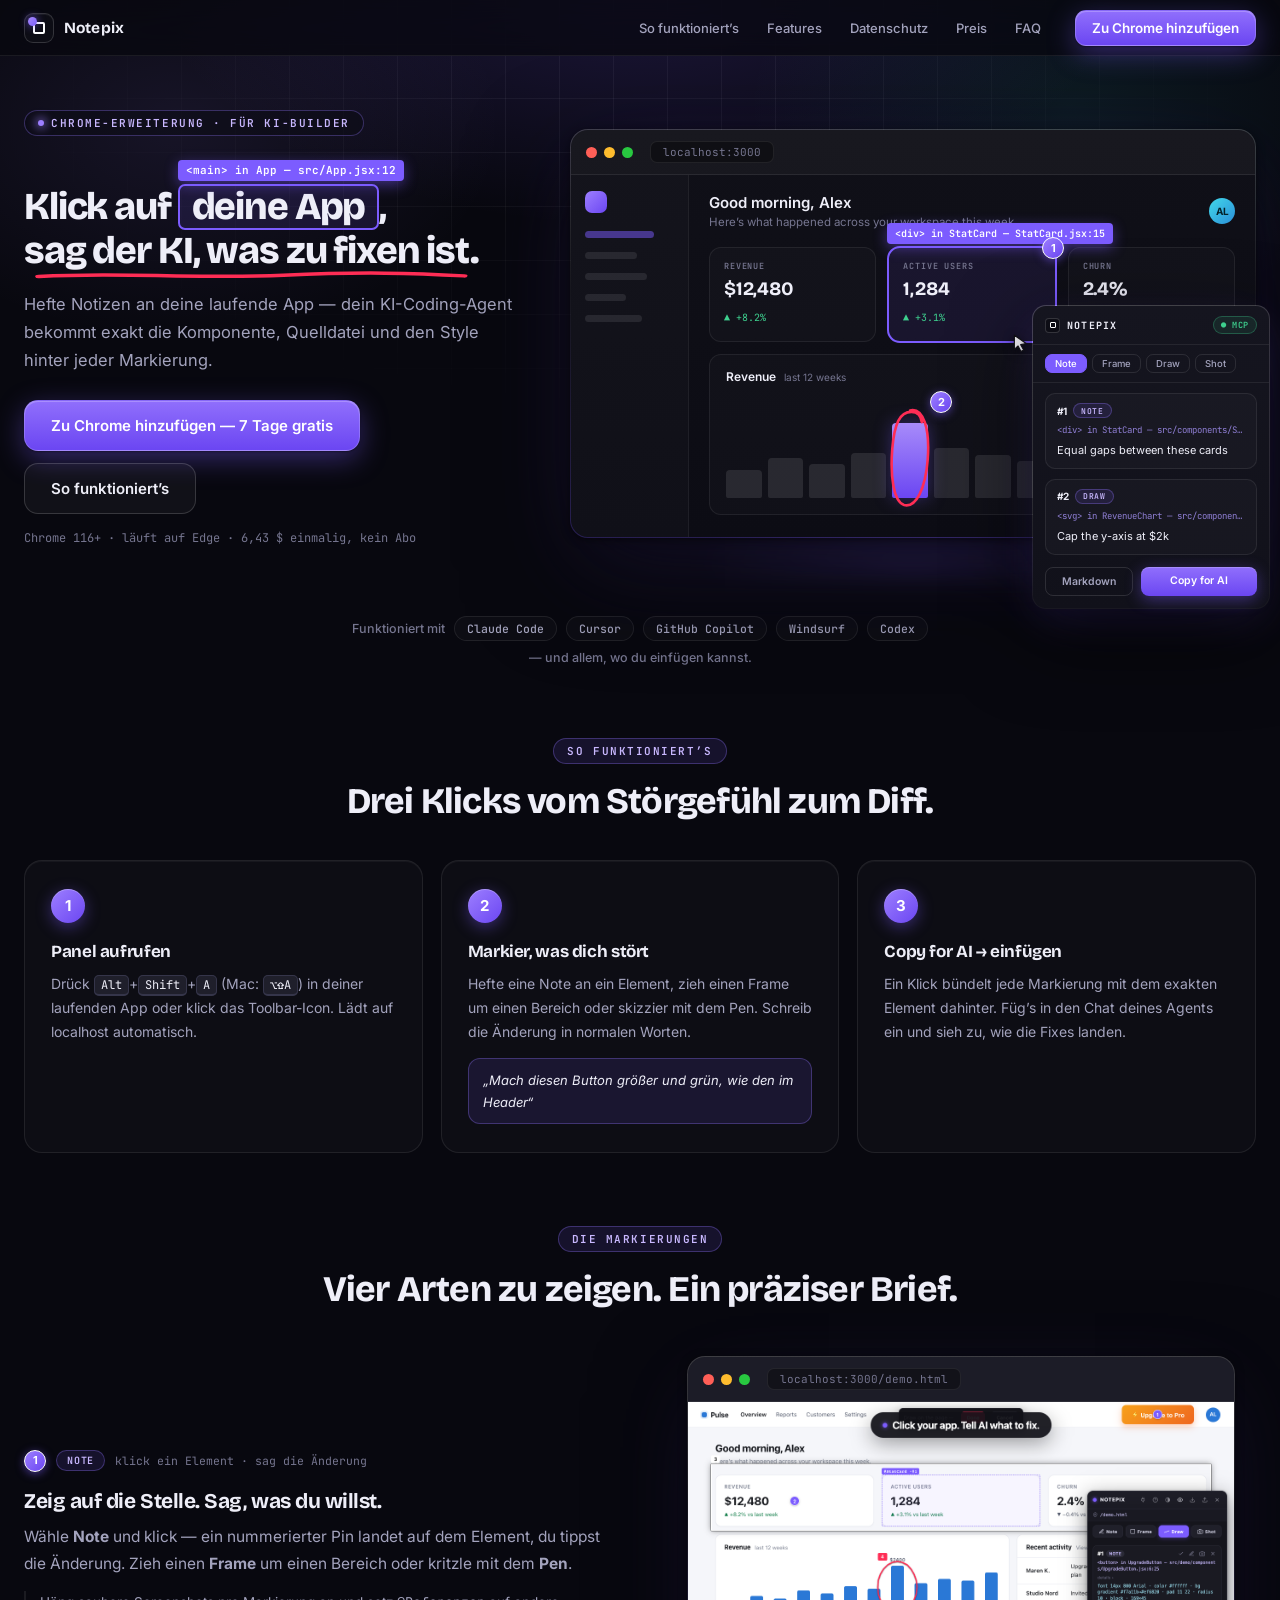
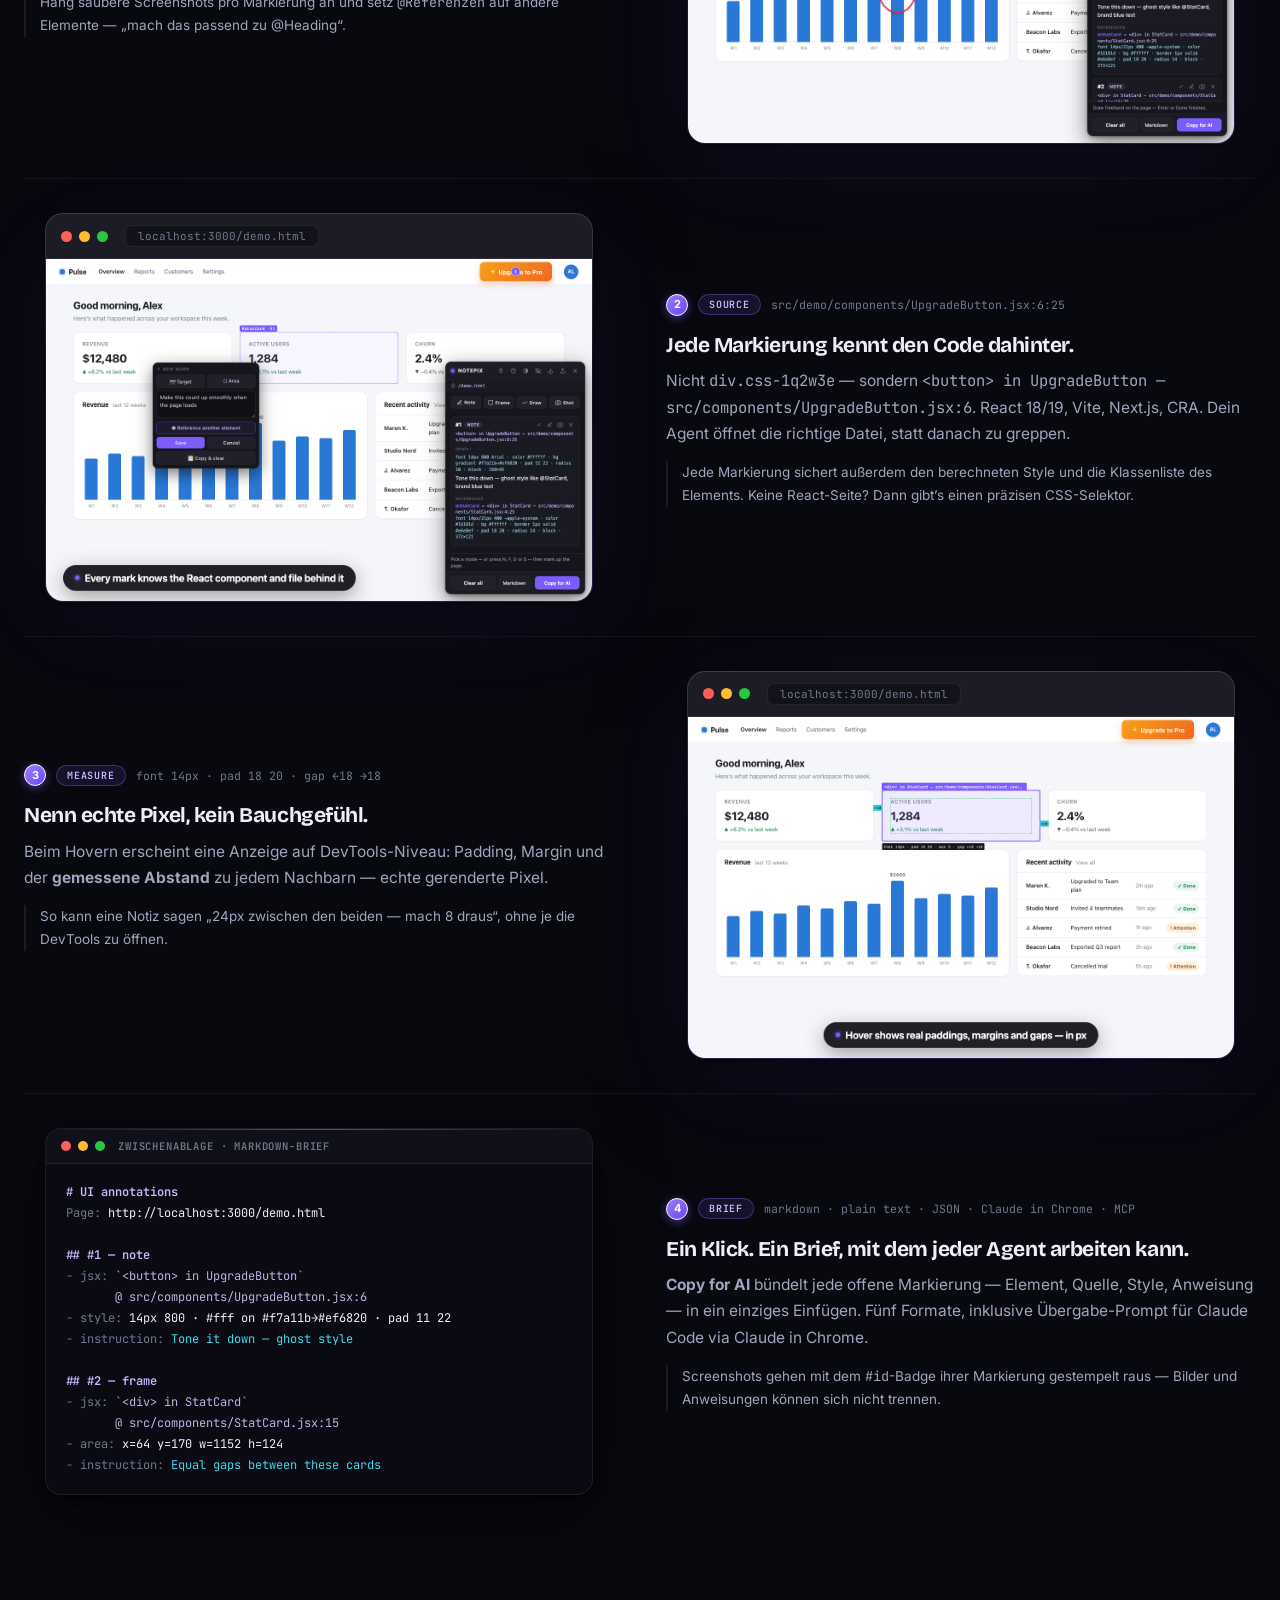
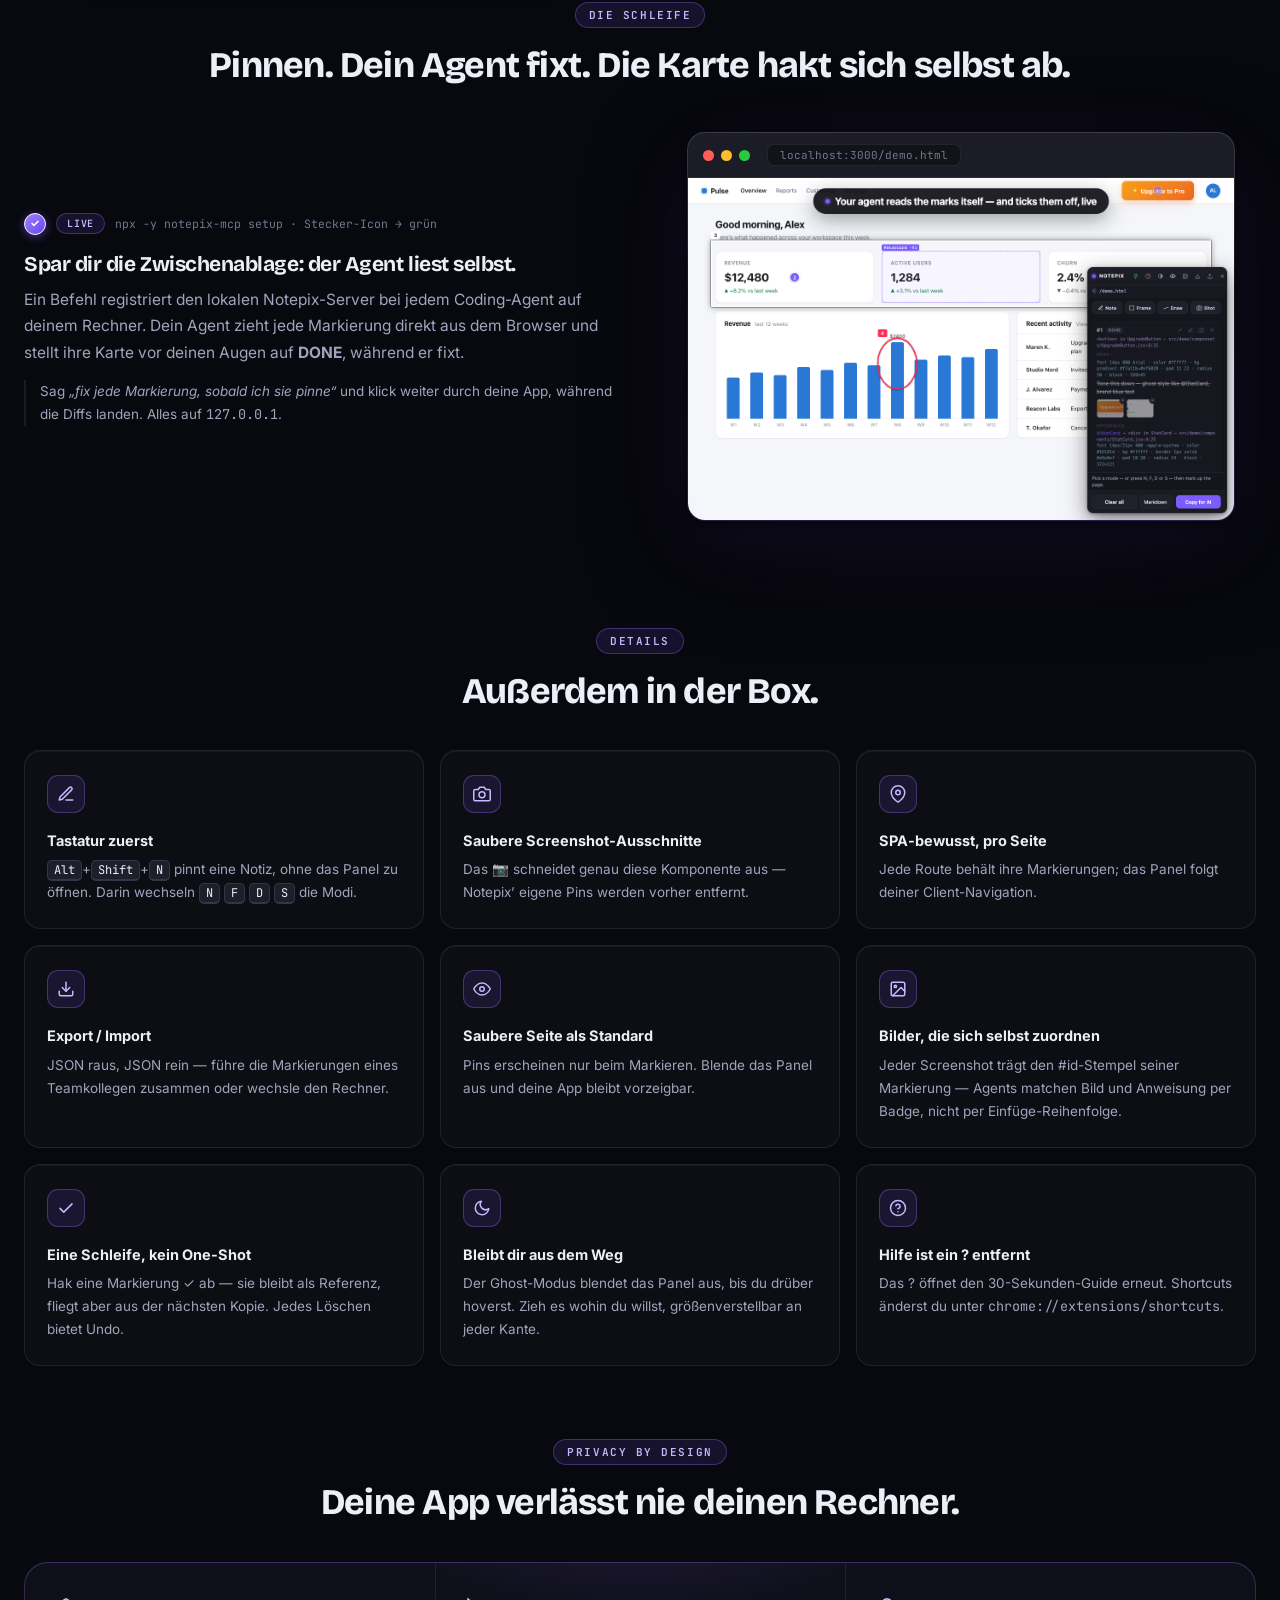
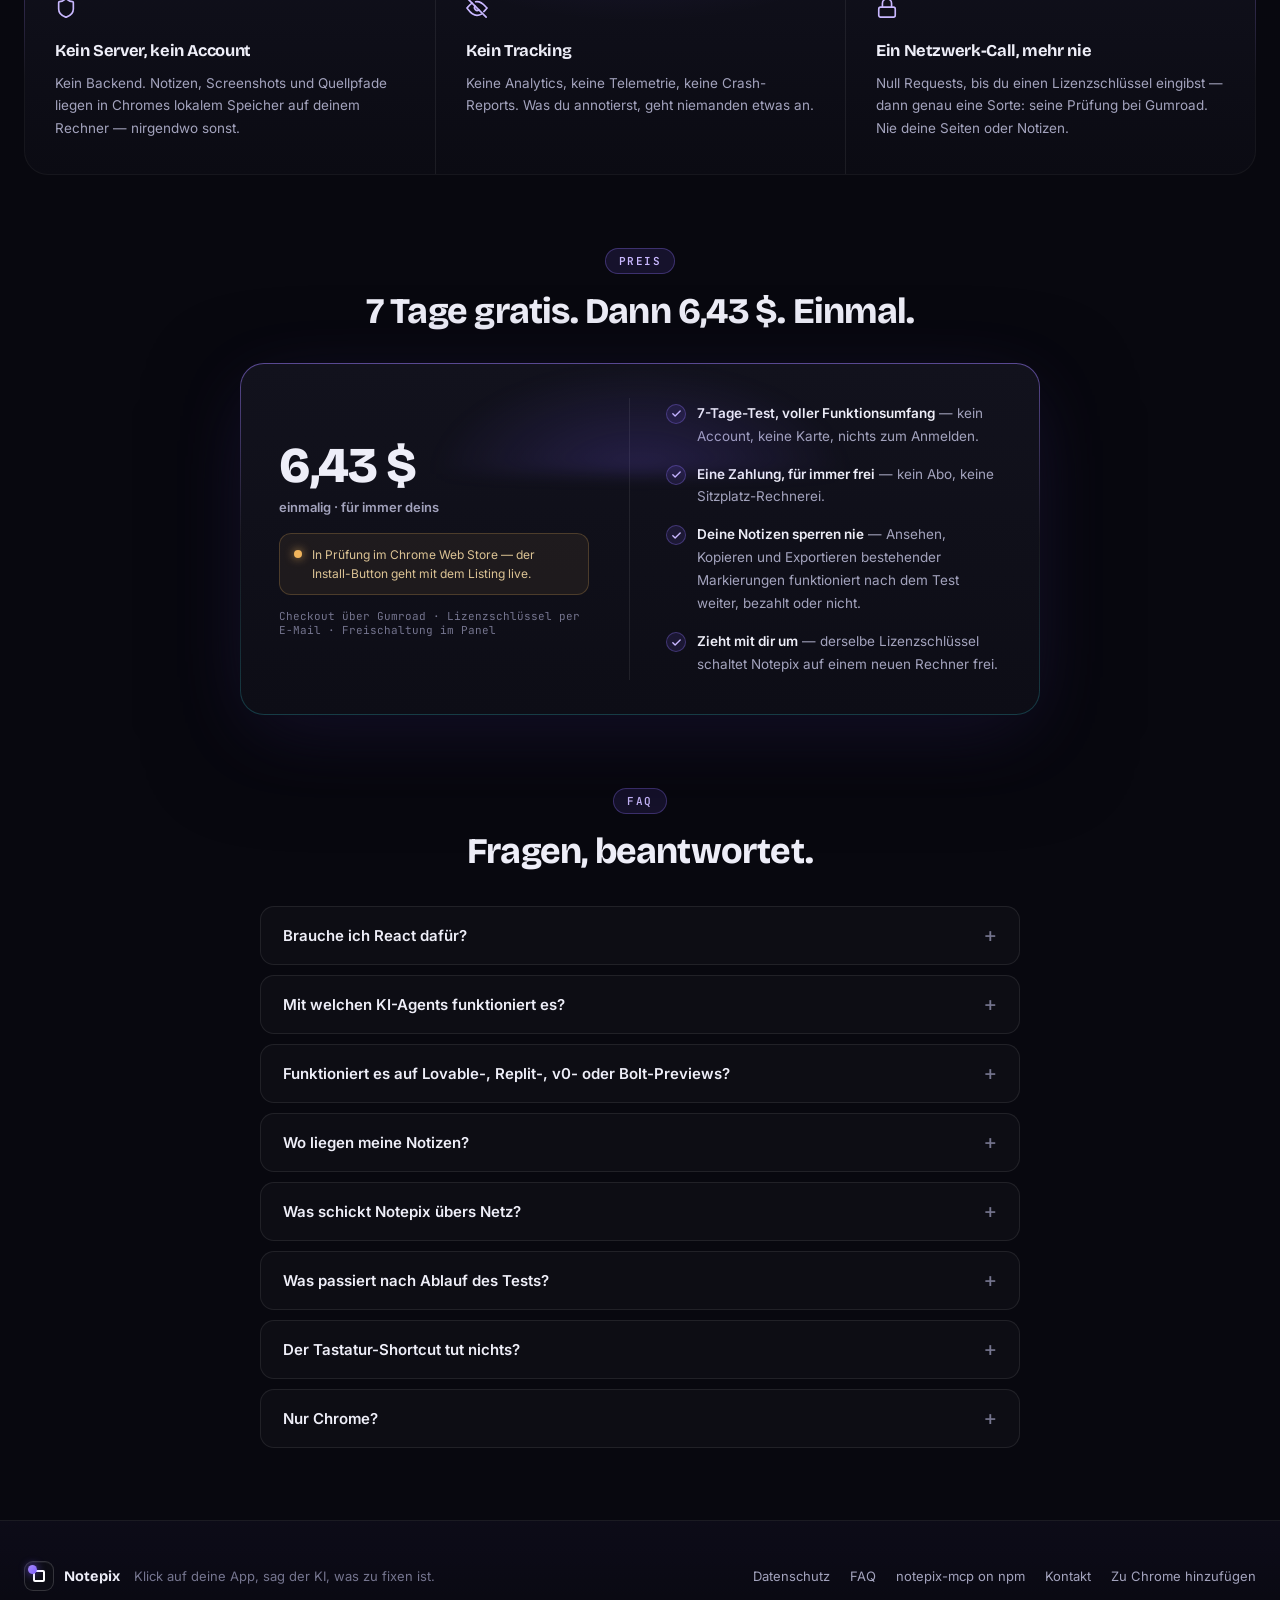
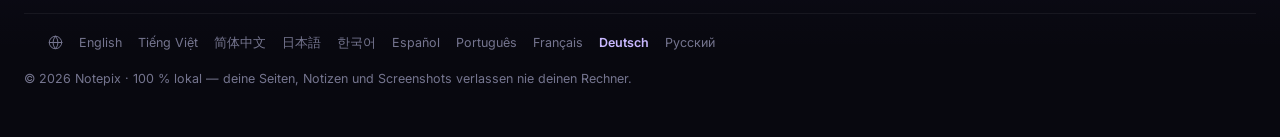
==== de/index.html @ deaf3227 "Price → $6.43; add nine locale pages + shared assets Co-Authored-By: Claude Fable 5 <noreply@anthrop" ====
<!doctype html>
<!-- Notepix landing — German. Mirrors /index.html: same structure, translated copy.
     Keep edits in sync. STORE_URL lives in ../assets/site.js. -->
<html lang="de">
<head>
<meta charset="utf-8" />
<meta name="viewport" content="width=device-width, initial-scale=1" />
<title>Notepix — Klick auf deine App, sag der KI, was zu fixen ist | Chrome-Erweiterung für KI-Coding-Agents</title>
<meta name="description" content="Klick auf ein Element, schreib die Änderung — dein KI-Coding-Agent bekommt exakt die Komponente, Quelldatei und den Style dahinter. Funktioniert mit Claude Code, Cursor, Copilot." />
<link rel="canonical" href="https://mrt-hust.github.io/notepix-site/de/" />
<link rel="alternate" hreflang="x-default" href="https://mrt-hust.github.io/notepix-site/" />
<link rel="alternate" hreflang="en" href="https://mrt-hust.github.io/notepix-site/" />
<link rel="alternate" hreflang="vi" href="https://mrt-hust.github.io/notepix-site/vi/" />
<link rel="alternate" hreflang="zh-Hans" href="https://mrt-hust.github.io/notepix-site/zh/" />
<link rel="alternate" hreflang="ja" href="https://mrt-hust.github.io/notepix-site/ja/" />
<link rel="alternate" hreflang="ko" href="https://mrt-hust.github.io/notepix-site/ko/" />
<link rel="alternate" hreflang="es" href="https://mrt-hust.github.io/notepix-site/es/" />
<link rel="alternate" hreflang="pt-BR" href="https://mrt-hust.github.io/notepix-site/pt/" />
<link rel="alternate" hreflang="fr" href="https://mrt-hust.github.io/notepix-site/fr/" />
<link rel="alternate" hreflang="de" href="https://mrt-hust.github.io/notepix-site/de/" />
<link rel="alternate" hreflang="ru" href="https://mrt-hust.github.io/notepix-site/ru/" />
<meta name="theme-color" content="#08080f" />
<link rel="icon" type="image/png" sizes="32x32" href="../assets/favicon-32.png" />
<link rel="apple-touch-icon" href="../assets/icon-128.png" />
<meta property="og:type" content="website" />
<meta property="og:locale" content="de_DE" />
<meta property="og:site_name" content="Notepix" />
<meta property="og:url" content="https://mrt-hust.github.io/notepix-site/de/" />
<meta property="og:title" content="Notepix — klick auf deine App, sag der KI, was zu fixen ist" />
<meta property="og:description" content="Hefte Notizen, Rahmen und Skizzen an deine laufende App — jede aufgelöst zur Komponente und Quelldatei dahinter — und übergib das Bündel deinem KI-Coding-Agent als einen präzisen Brief." />
<meta property="og:image" content="https://mrt-hust.github.io/notepix-site/assets/og.png" />
<meta property="og:image:width" content="1200" />
<meta property="og:image:height" content="630" />
<meta property="og:image:alt" content="Eine Dashboard-App mit Notepix-Pins, einem Rahmen und einem freihand gezeichneten Kreis; das Panel listet jede Markierung mit der React-Komponente und Quelldatei dahinter" />
<meta name="twitter:card" content="summary_large_image" />
<meta name="twitter:title" content="Notepix — klick auf deine App, sag der KI, was zu fixen ist" />
<meta name="twitter:description" content="Hefte Notizen an deine laufende App; dein KI-Agent bekommt Komponente, Datei und Style hinter jeder Markierung — oder liest sie selbst über MCP." />
<meta name="twitter:image" content="https://mrt-hust.github.io/notepix-site/assets/og.png" />
<link rel="preconnect" href="https://fonts.googleapis.com" />
<link rel="preconnect" href="https://fonts.gstatic.com" crossorigin />
<link rel="stylesheet" href="https://fonts.googleapis.com/css2?family=Bricolage+Grotesque:opsz,wght@12..96,600..800&family=Inter:wght@400;500;600;700&family=JetBrains+Mono:wght@400;600&display=swap" />
<script type="application/ld+json">
{
  "@context": "https://schema.org",
  "@type": "SoftwareApplication",
  "name": "Notepix",
  "operatingSystem": "Chrome 116+ (Windows, macOS, Linux)",
  "applicationCategory": "DeveloperApplication",
  "url": "https://mrt-hust.github.io/notepix-site/de/",
  "inLanguage": "de",
  "image": "https://mrt-hust.github.io/notepix-site/assets/og.png",
  "description": "Chrome-Erweiterung, die Notizen, Rahmen und Skizzen an deine laufende Web-App heftet — jede aufgelöst zur React-Komponente, Quelldatei und dem berechneten Style dahinter — und das Bündel einem KI-Coding-Agent als präzisen Brief übergibt oder live über MCP bereitstellt.",
  "offers": {
    "@type": "Offer",
    "price": "6.43",
    "priceCurrency": "USD",
    "description": "Einmalige Freischaltung nach einer voll funktionsfähigen 7-Tage-Testphase. Kein Abo."
  }
}
</script>
<script type="application/ld+json">
{
  "@context": "https://schema.org",
  "@type": "WebSite",
  "name": "Notepix",
  "url": "https://mrt-hust.github.io/notepix-site/de/",
  "inLanguage": "de"
}
</script>
<script type="application/ld+json">
{
  "@context": "https://schema.org",
  "@type": "FAQPage",
  "inLanguage": "de",
  "mainEntity": [
    {
      "@type": "Question",
      "name": "Brauche ich React dafür?",
      "acceptedAnswer": { "@type": "Answer", "text": "Nein — Notepix markiert jede Seite. Auf einem React-Dev-Build (Vite, Next.js, CRA; React 18 und 19) speichert jede Markierung zusätzlich den Komponentennamen und die Quelldatei:Zeile hinter dem Element. Auf Produktions-Builds und Nicht-React-Seiten gibt es stattdessen einen präzisen CSS-Selektor. Quellauflösung für Vue und Svelte steht auf der Roadmap." }
    },
    {
      "@type": "Question",
      "name": "Mit welchen KI-Agents funktioniert es?",
      "acceptedAnswer": { "@type": "Answer", "text": "Mit allem, wo du einfügen kannst: Claude Code, Cursor, GitHub Copilot, Windsurf, Codex, Aider, ein normales Chat-Fenster. Der Brief ist Klartext in deiner Zwischenablage — kein Account, kein Setup. Du kannst dir das Einfügen auch ganz sparen: mit Claude Code, verbunden über Claude in Chrome, oder mit dem optionalen Notepix-MCP-Server (npx -y notepix-mcp setup) — dann holt dein Agent Markierungen und Screenshots selbst und hakt sie beim Fixen ab." }
    },
    {
      "@type": "Question",
      "name": "Funktioniert es auf Lovable-, Replit-, v0- oder Bolt-Previews?",
      "acceptedAnswer": { "@type": "Answer", "text": "Ja — klick das Notepix-Toolbar-Icon auf jeder http(s)-Seite, Cloud-Previews eingeschlossen, und markier los. Auf localhost-Dev-Servern lädt Notepix nach jedem Reload automatisch; Ein-Klick-Autoload für Preview-Domains ist das nächste geplante Update." }
    },
    {
      "@type": "Question",
      "name": "Wo liegen meine Notizen?",
      "acceptedAnswer": { "@type": "Answer", "text": "In Chromes lokalem Extension-Speicher, abgelegt pro Seite und pro SPA-Route. Auf localhost-Dev-Servern lädt Notepix automatisch, deine Notizen sind also nach jedem Reload noch da. Du kannst die Markierungen jeder Seite als JSON-Datei exportieren und überall importieren." }
    },
    {
      "@type": "Question",
      "name": "Was schickt Notepix übers Netz?",
      "acceptedAnswer": { "@type": "Answer", "text": "Nichts verlässt deinen Rechner — bis du einen Lizenzschlüssel eingibst. Ab dann gibt es genau eine Sorte Internet-Request: die Prüfung deines Schlüssels gegen Gumroads Lizenz-API, bei der Aktivierung und höchstens wöchentlich. Sie enthält den Schlüssel und die Produkt-ID, nie Seiteninhalte, Notizen oder Screenshots. Schaltest du die optionale MCP-Verbindung ein, geht die an 127.0.0.1 — deinen eigenen Rechner — und nirgendwohin sonst." }
    },
    {
      "@type": "Question",
      "name": "Was passiert nach Ablauf des Tests?",
      "acceptedAnswer": { "@type": "Answer", "text": "Neue Markierungen anzulegen fragt nach der einmaligen 6,43-$-Freischaltung. Alles, was du schon erstellt hast, bleibt für immer ansehbar, kopierbar, exportierbar und löschbar — deine Notizen sind deine Daten." }
    },
    {
      "@type": "Question",
      "name": "Der Tastatur-Shortcut tut nichts?",
      "acceptedAnswer": { "@type": "Answer", "text": "Alt+Shift kann mit dem Wechsel des Tastaturlayouts kollidieren, besonders unter Windows. Öffne chrome://extensions/shortcuts und leg „Toggle the Notepix panel“ auf eine beliebige andere Kombination — Toolbar-Icon und Rechtsklick-Menü funktionieren immer." }
    },
    {
      "@type": "Question",
      "name": "Nur Chrome?",
      "acceptedAnswer": { "@type": "Answer", "text": "Chrome 116+ und Chromium-basiertes Edge (getestet). Ein Edge-Add-ons-Listing und weitere Browser stehen auf der Roadmap." }
    }
  ]
}
</script>
<link rel="stylesheet" href="../assets/site.css" />
<script>document.documentElement.classList.add("js");</script>
</head>
<body>

<div class="navwrap">
  <nav>
    <a class="brand" href="#top"><span class="mark" aria-hidden="true"></span>Notepix</a>
    <div class="nav-links">
      <a href="#how">So funktioniert’s</a>
      <a href="#features">Features</a>
      <a href="#privacy">Datenschutz</a>
      <a href="#install">Preis</a>
      <a href="#faq">FAQ</a>
    </div>
    <a class="btn primary" data-store href="#install">Zu Chrome hinzufügen</a>
  </nav>
</div>

<header class="hero" id="top">
  <div class="wrap">
    <div class="hero-grid">
    <div class="hero-copy">
    <p class="eyebrow"><span class="dot" aria-hidden="true"></span>Chrome-Erweiterung · für KI-Builder</p>
    <h1>
      Klick auf <span class="hl">deine App<span class="tag" aria-hidden="true">&lt;main&gt; in App — src/App.jsx:12</span></span>,<br />
      <span class="ink">sag der KI, was zu fixen ist.<svg viewBox="0 0 300 12" preserveAspectRatio="none" aria-hidden="true"><path d="M4 8 C 60 2, 118 11, 172 6 S 262 3, 296 7" /></svg></span>
    </h1>
    <p class="lede">
      Hefte Notizen an deine laufende App — dein KI-Coding-Agent bekommt exakt
      die Komponente, Quelldatei und den Style hinter jeder Markierung.
    </p>
    <div class="cta-row">
      <a class="btn primary big" data-store href="#install">Zu Chrome hinzufügen — 7 Tage gratis</a>
      <a class="btn big" href="#how">So funktioniert’s</a>
    </div>
    <p class="fineprint">Chrome 116+ · läuft auf Edge · 6,43 $ einmalig, kein Abo</p>
    </div>

    <div class="hero-art">
      <div class="scene" role="img"
           aria-label="Eine stilisierte Web-App mit Notepix-Markierungen: eine Stat-Karte ist ausgewählt und als div in StatCard — src/components/StatCard.jsx:15 mit Pin 1 beschriftet, ein roter Freihand-Kreis umringt einen Chart-Balken mit Pin 2, und das schwebende Notepix-Panel listet beide Markierungen mit ihren Quelldateien und einem Copy-for-AI-Button">
        <div class="app" aria-hidden="true">
          <div class="app-top">
            <span class="dot r"></span><span class="dot y"></span><span class="dot g"></span>
            <span class="app-url">localhost:3000</span>
          </div>
          <div class="app-body">
            <div class="app-side">
              <span class="s-logo"></span>
              <span class="s-line on" style="width:78%"></span>
              <span class="s-line" style="width:58%"></span>
              <span class="s-line" style="width:70%"></span>
              <span class="s-line" style="width:46%"></span>
              <span class="s-line" style="width:64%"></span>
            </div>
            <div class="main">
              <div class="m-head">
                <div>
                  <div class="m-hi">Good morning, Alex</div>
                  <div class="m-sub">Here’s what happened across your workspace this week.</div>
                </div>
                <span class="m-avatar">AL</span>
              </div>
              <div class="stats">
                <div class="stat">
                  <span class="st-label">REVENUE</span>
                  <span class="st-val">$12,480</span>
                  <span class="st-delta up">▲ +8.2%</span>
                </div>
                <div class="stat picked">
                  <span class="tag2">&lt;div&gt; in StatCard — StatCard.jsx:15</span>
                  <span class="pin p1">1</span>
                  <span class="st-label">ACTIVE USERS</span>
                  <span class="st-val">1,284</span>
                  <span class="st-delta up">▲ +3.1%</span>
                  <svg class="cursor" viewBox="0 0 24 24"><path d="M5 2.5 18.5 12l-6.3 1.3 3.4 6.2-3 1.6-3.4-6.3L5 18.8Z" fill="#fff" stroke="#111" stroke-width="1.3" stroke-linejoin="round"/></svg>
                </div>
                <div class="stat">
                  <span class="st-label">CHURN</span>
                  <span class="st-val">2.4%</span>
                  <span class="st-delta down">▼ −0.4%</span>
                </div>
              </div>
              <div class="chart">
                <div class="ch-head"><b>Revenue</b><span>last 12 weeks</span></div>
                <div class="bars">
                  <i style="--h:36%"></i><i style="--h:52%"></i><i style="--h:44%"></i>
                  <i style="--h:58%"></i>
                  <i class="hot" style="--h:96%">
                    <svg class="scribble" viewBox="0 0 60 150" aria-hidden="true"><path d="M30 10 C 48 6, 57 34, 54 76 C 51 116, 38 142, 22 138 C 8 134, 3 100, 6 62 C 9 28, 16 12, 32 12 C 40 12, 45 18, 46 26" /></svg>
                    <span class="pin p2">2</span>
                  </i>
                  <i style="--h:64%"></i><i style="--h:56%"></i><i style="--h:48%"></i>
                  <i style="--h:50%"></i><i style="--h:62%"></i><i style="--h:54%"></i>
                  <i style="--h:70%"></i>
                </div>
              </div>
            </div>
          </div>
        </div>
        <aside class="panel" aria-hidden="true">
          <div class="pn-head"><span class="pn-logo"></span>NOTEPIX<span class="pn-plug">● MCP</span></div>
          <div class="pn-tools"><b class="on">Note</b><b>Frame</b><b>Draw</b><b>Shot</b></div>
          <div class="pn-card">
            <div class="pn-meta"><span class="pn-id">#1</span><span class="pn-kind">NOTE</span></div>
            <div class="pn-src">&lt;div&gt; in StatCard — src/components/StatCard.jsx:15</div>
            <div class="pn-note">Equal gaps between these cards</div>
          </div>
          <div class="pn-card">
            <div class="pn-meta"><span class="pn-id">#2</span><span class="pn-kind">DRAW</span></div>
            <div class="pn-src">&lt;svg&gt; in RevenueChart — src/components/Chart.jsx:42</div>
            <div class="pn-note">Cap the y-axis at $2k</div>
          </div>
          <div class="pn-foot"><span class="pn-ghost">Markdown</span><span class="pn-cta">Copy for AI</span></div>
        </aside>
      </div>
    </div>
    </div>

    <div class="agents" data-reveal>
      Funktioniert mit
      <span>Claude Code</span><span>Cursor</span><span>GitHub Copilot</span>
      <span>Windsurf</span><span>Codex</span>
      — und allem, wo du einfügen kannst.
    </div>
  </div>
</header>

<section id="how">
  <div class="wrap">
    <div class="sec-head" data-reveal>
      <p class="eyebrow">So funktioniert’s</p>
      <h2>Drei Klicks vom Störgefühl zum Diff.</h2>
    </div>
    <div class="steps">
      <div class="step" style="--i:0" data-reveal>
        <div class="n">1</div>
        <h3>Panel aufrufen</h3>
        <p>Drück <kbd>Alt</kbd>+<kbd>Shift</kbd>+<kbd>A</kbd> (Mac: <kbd>⌥⇧A</kbd>)
           in deiner laufenden App oder klick das Toolbar-Icon. Lädt auf localhost automatisch.</p>
      </div>
      <div class="step" style="--i:1" data-reveal>
        <div class="n">2</div>
        <h3>Markier, was dich stört</h3>
        <p>Hefte eine Note an ein Element, zieh einen Frame um einen Bereich oder
           skizzier mit dem Pen. Schreib die Änderung in normalen Worten.</p>
        <div class="quote">„Mach diesen Button größer und grün, wie den im Header“</div>
      </div>
      <div class="step" style="--i:2" data-reveal>
        <div class="n">3</div>
        <h3>Copy for AI → einfügen</h3>
        <p>Ein Klick bündelt jede Markierung mit dem exakten Element dahinter.
           Füg’s in den Chat deines Agents ein und sieh zu, wie die Fixes landen.</p>
      </div>
    </div>
  </div>
</section>

<section id="features">
  <div class="wrap">
    <div class="sec-head" data-reveal>
      <p class="eyebrow">Die Markierungen</p>
      <h2>Vier Arten zu zeigen. Ein präziser Brief.</h2>
    </div>

    <div class="feats">
      <div class="feat" data-reveal>
        <div class="txt">
          <div class="mark-meta">
            <span class="pin">1</span><span class="pill">NOTE</span>
            <span class="msrc">klick ein Element · sag die Änderung</span>
          </div>
          <h3>Zeig auf die Stelle. Sag, was du willst.</h3>
          <p>Wähle <b>Note</b> und klick — ein nummerierter Pin landet auf dem Element, du
             tippst die Änderung. Zieh einen <b>Frame</b> um einen Bereich oder kritzle mit dem <b>Pen</b>.</p>
          <p class="side">Häng saubere Screenshots pro Markierung an und setz
             <span style="font-family:var(--font-m)">@Referenzen</span> auf andere Elemente —
             „mach das passend zu @Heading“.</p>
        </div>
        <figure class="browser">
          <div class="bar" aria-hidden="true"><span class="dot"></span><span class="dot"></span><span class="dot"></span><span class="url">localhost:3000/demo.html</span></div>
          <img src="../assets/01-hero.png" width="1280" height="800" loading="lazy"
               alt="Das Notepix-Panel mit zwei Markierungen und Anweisungen in normalen Worten: einen Upgrade-Button dezenter machen, Abstände zwischen Stat-Karten angleichen" />
        </figure>
      </div>

      <div class="feat flip" data-reveal>
        <div class="txt">
          <div class="mark-meta">
            <span class="pin">2</span><span class="pill">SOURCE</span>
            <span class="msrc">src/demo/components/UpgradeButton.jsx:6:25</span>
          </div>
          <h3>Jede Markierung kennt den Code dahinter.</h3>
          <p>Nicht <span style="font-family:var(--font-m)">div.css-1q2w3e</span> —
             sondern <span style="font-family:var(--font-m)">&lt;button&gt; in UpgradeButton —
             src/components/UpgradeButton.jsx:6</span>. React 18/19, Vite, Next.js, CRA.
             Dein Agent öffnet die richtige Datei, statt danach zu greppen.</p>
          <p class="side">Jede Markierung sichert außerdem den berechneten Style und die Klassenliste
             des Elements. Keine React-Seite? Dann gibt’s einen präzisen CSS-Selektor.</p>
        </div>
        <figure class="browser">
          <div class="bar" aria-hidden="true"><span class="dot"></span><span class="dot"></span><span class="dot"></span><span class="url">localhost:3000/demo.html</span></div>
          <img src="../assets/02-source.png" width="1280" height="800" loading="lazy"
               alt="Eine Notiz im schwebenden Editor, mit einem freihand gezeichneten roten Kreis auf dem Chart; die Bildunterschrift: jede Markierung kennt die React-Komponente und Datei dahinter" />
        </figure>
      </div>

      <div class="feat" data-reveal>
        <div class="txt">
          <div class="mark-meta">
            <span class="pin">3</span><span class="pill">MEASURE</span>
            <span class="msrc">font 14px · pad 18 20 · gap ←18 →18</span>
          </div>
          <h3>Nenn echte Pixel, kein Bauchgefühl.</h3>
          <p>Beim Hovern erscheint eine Anzeige auf DevTools-Niveau: Padding, Margin und der
             <b>gemessene Abstand</b> zu jedem Nachbarn — echte gerenderte Pixel.</p>
          <p class="side">So kann eine Notiz sagen „24px zwischen den beiden — mach 8 draus“,
             ohne je die DevTools zu öffnen.</p>
        </div>
        <figure class="browser">
          <div class="bar" aria-hidden="true"><span class="dot"></span><span class="dot"></span><span class="dot"></span><span class="url">localhost:3000/demo.html</span></div>
          <img src="../assets/03-measure.png" width="1280" height="800" loading="lazy"
               alt="Beim Hovern über eine Stat-Karte erscheinen Komponenten-Label, Padding-Ring und gemessene 18-Pixel-Abstände zu den Nachbarkarten, mit einem Chip: font 14px, pad 18 20, gap 18" />
        </figure>
      </div>

      <div class="feat flip" data-reveal>
        <div class="txt">
          <div class="mark-meta">
            <span class="pin">4</span><span class="pill">BRIEF</span>
            <span class="msrc">markdown · plain text · JSON · Claude in Chrome · MCP</span>
          </div>
          <h3>Ein Klick. Ein Brief, mit dem jeder Agent arbeiten kann.</h3>
          <p><b>Copy for AI</b> bündelt jede offene Markierung — Element, Quelle, Style,
             Anweisung — in ein einziges Einfügen. Fünf Formate, inklusive Übergabe-Prompt
             für Claude Code via Claude in Chrome.</p>
          <p class="side">Screenshots gehen mit dem
             <span style="font-family:var(--font-m)">#id</span>-Badge ihrer Markierung gestempelt
             raus — Bilder und Anweisungen können sich nicht trennen.</p>
        </div>
        <div class="term" role="img" aria-label="Der Markdown-Brief, den Notepix in die Zwischenablage kopiert">
          <div class="thead"><span class="dot"></span><span class="dot"></span><span class="dot"></span>Zwischenablage · Markdown-Brief</div>
          <pre><span class="h"># UI annotations</span>
<span class="k">Page:</span> http://localhost:3000/demo.html

<span class="h">## #1 — note</span>
<span class="k">- jsx:</span> <span class="c">`&lt;button&gt; in UpgradeButton`</span>
       <span class="c">@ src/components/UpgradeButton.jsx:6</span>
<span class="k">- style:</span> 14px 800 · #fff on #f7a11b→#ef6820 · pad 11 22
<span class="k">- instruction:</span> <span class="i">Tone it down — ghost style</span>

<span class="h">## #2 — frame</span>
<span class="k">- jsx:</span> <span class="c">`&lt;div&gt; in StatCard`</span>
       <span class="c">@ src/components/StatCard.jsx:15</span>
<span class="k">- area:</span> x=64 y=170 w=1152 h=124
<span class="k">- instruction:</span> <span class="i">Equal gaps between these cards</span></pre>
        </div>
      </div>
    </div>
  </div>
</section>

<section id="loop">
  <div class="wrap">
    <div class="sec-head" data-reveal>
      <p class="eyebrow">Die Schleife</p>
      <h2>Pinnen. Dein Agent fixt. Die Karte hakt sich selbst ab.</h2>
    </div>
    <div class="feats">
      <div class="feat" data-reveal>
        <div class="txt">
          <div class="mark-meta">
            <span class="pin">✓</span><span class="pill">LIVE</span>
            <span class="msrc">npx -y notepix-mcp setup · Stecker-Icon → grün</span>
          </div>
          <h3>Spar dir die Zwischenablage: der Agent liest selbst.</h3>
          <p>Ein Befehl registriert den lokalen Notepix-Server bei jedem Coding-Agent auf
             deinem Rechner. Dein Agent zieht jede Markierung direkt aus dem Browser und
             stellt ihre Karte vor deinen Augen auf <b>DONE</b>, während er fixt.</p>
          <p class="side">Sag <i>„fix jede Markierung, sobald ich sie pinne“</i> und klick weiter
             durch deine App, während die Diffs landen. Alles auf
             <span style="font-family:var(--font-m)">127.0.0.1</span>.</p>
        </div>
        <figure class="browser">
          <div class="bar" aria-hidden="true"><span class="dot"></span><span class="dot"></span><span class="dot"></span><span class="url">localhost:3000/demo.html</span></div>
          <img src="../assets/06-agent.png" width="1280" height="800" loading="lazy"
               alt="Das Notepix-Panel mit grünem Stecker-Icon und Markierung Nummer eins auf DONE, Text durchgestrichen — live abgehakt von einem verbundenen KI-Agent über MCP" />
        </figure>
      </div>
    </div>
  </div>
</section>

<section id="box">
  <div class="wrap">
    <div class="sec-head" data-reveal>
      <p class="eyebrow">Details</p>
      <h2>Außerdem in der Box.</h2>
    </div>
    <div class="more">
      <div class="item" style="--i:0" data-reveal>
        <div class="ic"><svg viewBox="0 0 24 24" aria-hidden="true"><path d="M12 20h9"/><path d="M16.5 3.5a2.12 2.12 0 0 1 3 3L7 19l-4 1 1-4Z"/></svg></div>
        <b>Tastatur zuerst</b>
        <p><kbd>Alt</kbd>+<kbd>Shift</kbd>+<kbd>N</kbd> pinnt eine Notiz, ohne das Panel zu
           öffnen. Darin wechseln <kbd>N</kbd> <kbd>F</kbd> <kbd>D</kbd> <kbd>S</kbd> die Modi.</p>
      </div>
      <div class="item" style="--i:1" data-reveal>
        <div class="ic"><svg viewBox="0 0 24 24" aria-hidden="true"><path d="M23 19a2 2 0 0 1-2 2H3a2 2 0 0 1-2-2V8a2 2 0 0 1 2-2h4l2-3h6l2 3h4a2 2 0 0 1 2 2Z"/><circle cx="12" cy="13" r="4"/></svg></div>
        <b>Saubere Screenshot-Ausschnitte</b>
        <p>Das 📷 schneidet genau diese Komponente aus — Notepix’ eigene Pins werden vorher entfernt.</p>
      </div>
      <div class="item" style="--i:2" data-reveal>
        <div class="ic"><svg viewBox="0 0 24 24" aria-hidden="true"><path d="M21 10c0 7-9 13-9 13S3 17 3 10a9 9 0 0 1 18 0Z"/><circle cx="12" cy="10" r="3"/></svg></div>
        <b>SPA-bewusst, pro Seite</b>
        <p>Jede Route behält ihre Markierungen; das Panel folgt deiner Client-Navigation.</p>
      </div>
      <div class="item" style="--i:0" data-reveal>
        <div class="ic"><svg viewBox="0 0 24 24" aria-hidden="true"><path d="M21 15v4a2 2 0 0 1-2 2H5a2 2 0 0 1-2-2v-4"/><path d="m7 10 5 5 5-5"/><path d="M12 15V3"/></svg></div>
        <b>Export / Import</b>
        <p>JSON raus, JSON rein — führe die Markierungen eines Teamkollegen zusammen oder wechsle den Rechner.</p>
      </div>
      <div class="item" style="--i:1" data-reveal>
        <div class="ic"><svg viewBox="0 0 24 24" aria-hidden="true"><path d="M1 12s4-8 11-8 11 8 11 8-4 8-11 8-11-8-11-8Z"/><circle cx="12" cy="12" r="3"/></svg></div>
        <b>Saubere Seite als Standard</b>
        <p>Pins erscheinen nur beim Markieren. Blende das Panel aus und deine App bleibt vorzeigbar.</p>
      </div>
      <div class="item" style="--i:2" data-reveal>
        <div class="ic"><svg viewBox="0 0 24 24" aria-hidden="true"><rect x="3" y="3" width="18" height="18" rx="2"/><circle cx="8.5" cy="8.5" r="1.5"/><path d="m21 15-5-5L5 21"/></svg></div>
        <b>Bilder, die sich selbst zuordnen</b>
        <p>Jeder Screenshot trägt den #id-Stempel seiner Markierung — Agents matchen Bild und
           Anweisung per Badge, nicht per Einfüge-Reihenfolge.</p>
      </div>
      <div class="item" style="--i:0" data-reveal>
        <div class="ic"><svg viewBox="0 0 24 24" aria-hidden="true"><path d="m4 12.5 5 5L20 6.5"/></svg></div>
        <b>Eine Schleife, kein One-Shot</b>
        <p>Hak eine Markierung ✓ ab — sie bleibt als Referenz, fliegt aber aus der nächsten Kopie.
           Jedes Löschen bietet Undo.</p>
      </div>
      <div class="item" style="--i:1" data-reveal>
        <div class="ic"><svg viewBox="0 0 24 24" aria-hidden="true"><path d="M21 12.8A9 9 0 1 1 11.2 3a7 7 0 0 0 9.8 9.8Z"/></svg></div>
        <b>Bleibt dir aus dem Weg</b>
        <p>Der Ghost-Modus blendet das Panel aus, bis du drüber hoverst. Zieh es wohin du willst, größenverstellbar an jeder Kante.</p>
      </div>
      <div class="item" style="--i:2" data-reveal>
        <div class="ic"><svg viewBox="0 0 24 24" aria-hidden="true"><circle cx="12" cy="12" r="10"/><path d="M9.09 9a3 3 0 0 1 5.83 1c0 2-3 3-3 3"/><path d="M12 17h.01"/></svg></div>
        <b>Hilfe ist ein ? entfernt</b>
        <p>Das ? öffnet den 30-Sekunden-Guide erneut. Shortcuts änderst du unter
           <span style="font-family:var(--font-m)">chrome://extensions/shortcuts</span>.</p>
      </div>
    </div>
  </div>
</section>

<section id="privacy">
  <div class="wrap">
    <div class="sec-head" data-reveal>
      <p class="eyebrow">Privacy by Design</p>
      <h2>Deine App verlässt nie deinen Rechner.</h2>
    </div>
    <div class="priv" data-reveal>
      <div class="tile">
        <svg viewBox="0 0 24 24" aria-hidden="true"><path d="M20 13c0 5-3.5 7.5-7.66 8.95a1 1 0 0 1-.67-.01C7.5 20.5 4 18 4 13V6a1 1 0 0 1 1-1c2 0 4.5-1.2 6.24-2.72a1.17 1.17 0 0 1 1.52 0C14.51 3.81 17 5 19 5a1 1 0 0 1 1 1z"/></svg>
        <h3>Kein Server, kein Account</h3>
        <p>Kein Backend. Notizen, Screenshots und Quellpfade liegen in Chromes lokalem
           Speicher auf deinem Rechner — nirgendwo sonst.</p>
      </div>
      <div class="tile">
        <svg viewBox="0 0 24 24" aria-hidden="true"><path d="M2 2l20 20"/><path d="M6.71 6.71C4.24 8.16 2.5 10.5 1 12c1.5 1.5 4.5 8 11 8 1.86 0 3.47-.53 4.84-1.32"/><path d="M10.5 5.2A10.7 10.7 0 0 1 12 5c6.5 0 9.5 6.5 11 7-1 1-2.06 2.55-3.6 3.9"/><path d="M9.9 9.9a3 3 0 0 0 4.2 4.2"/></svg>
        <h3>Kein Tracking</h3>
        <p>Keine Analytics, keine Telemetrie, keine Crash-Reports. Was du annotierst,
           geht niemanden etwas an.</p>
      </div>
      <div class="tile">
        <svg viewBox="0 0 24 24" aria-hidden="true"><rect x="3" y="11" width="18" height="11" rx="2"/><path d="M7 11V7a5 5 0 0 1 10 0v4"/></svg>
        <h3>Ein Netzwerk-Call, mehr nie</h3>
        <p>Null Requests, bis du einen Lizenzschlüssel eingibst — dann genau eine Sorte:
           seine Prüfung bei Gumroad. Nie deine Seiten oder Notizen.</p>
      </div>
    </div>
  </div>
</section>

<section id="install">
  <div class="wrap">
    <div class="sec-head" data-reveal>
      <p class="eyebrow">Preis</p>
      <h2>7 Tage gratis. Dann 6,43 $. Einmal.</h2>
    </div>
    <div class="card" data-reveal>
      <div class="buy">
        <div class="price">6,43 $ <small>einmalig · für immer deins</small></div>
        <a class="btn primary big" data-store data-store-main hidden href="#">Zu Chrome hinzufügen — 7 Tage gratis</a>
        <p class="soon" data-soon><span class="sdot" aria-hidden="true"></span>In Prüfung im Chrome Web Store — der Install-Button geht mit dem Listing live.</p>
        <p class="paynote">Checkout über Gumroad · Lizenzschlüssel per E-Mail · Freischaltung im Panel</p>
      </div>
      <ul class="plist">
        <li><span class="ck"><svg viewBox="0 0 24 24" aria-hidden="true"><path d="m4 12.5 5 5L20 6.5"/></svg></span>
            <span><b>7-Tage-Test, voller Funktionsumfang</b> — kein Account, keine Karte, nichts zum Anmelden.</span></li>
        <li><span class="ck"><svg viewBox="0 0 24 24" aria-hidden="true"><path d="m4 12.5 5 5L20 6.5"/></svg></span>
            <span><b>Eine Zahlung, für immer frei</b> — kein Abo, keine Sitzplatz-Rechnerei.</span></li>
        <li><span class="ck"><svg viewBox="0 0 24 24" aria-hidden="true"><path d="m4 12.5 5 5L20 6.5"/></svg></span>
            <span><b>Deine Notizen sperren nie</b> — Ansehen, Kopieren und Exportieren bestehender
            Markierungen funktioniert nach dem Test weiter, bezahlt oder nicht.</span></li>
        <li><span class="ck"><svg viewBox="0 0 24 24" aria-hidden="true"><path d="m4 12.5 5 5L20 6.5"/></svg></span>
            <span><b>Zieht mit dir um</b> — derselbe Lizenzschlüssel schaltet Notepix auf einem neuen Rechner frei.</span></li>
      </ul>
    </div>
  </div>
</section>

<section id="faq">
  <div class="wrap">
    <div class="sec-head" data-reveal>
      <p class="eyebrow">FAQ</p>
      <h2>Fragen, beantwortet.</h2>
    </div>
    <div class="faq" data-reveal>
      <details>
        <summary>Brauche ich React dafür?</summary>
        <p>Nein — Notepix markiert jede Seite. Auf einem React-<i>Dev</i>-Build (Vite, Next.js, CRA;
           React 18 und 19) speichert jede Markierung zusätzlich den Komponentennamen und die
           Quelldatei:Zeile hinter dem Element. Auf Produktions-Builds und Nicht-React-Seiten
           gibt es stattdessen einen präzisen CSS-Selektor. Quellauflösung für Vue und Svelte
           steht auf der Roadmap.</p>
      </details>
      <details>
        <summary>Mit welchen KI-Agents funktioniert es?</summary>
        <p>Mit allem, wo du einfügen kannst: Claude Code, Cursor, GitHub Copilot, Windsurf, Codex,
           Aider, ein normales Chat-Fenster. Der Brief ist Klartext in deiner Zwischenablage —
           kein Account, kein Setup. Das Einfügen kannst du dir auch ganz sparen, auf zwei Wegen:
           mit Claude Code, verbunden über Claude in Chrome (wähl das Übergabe-Format, er liest
           die Markierungen von der Seite), oder mit dem optionalen Notepix-MCP-Server — ein Befehl,
           <span style="font-family:var(--font-m)">npx -y notepix-mcp setup</span>, registriert ihn
           bei jedem Coding-Agent auf deinem Rechner — dann holt dein Agent
           Markierungen und Screenshots selbst und hakt sie beim Fixen ab.</p>
      </details>
      <details>
        <summary>Funktioniert es auf Lovable-, Replit-, v0- oder Bolt-Previews?</summary>
        <p>Ja — klick das Notepix-Toolbar-Icon auf jeder http(s)-Seite, Cloud-Previews
           eingeschlossen, und markier los. Auf localhost-Dev-Servern lädt Notepix nach
           jedem Reload automatisch; Ein-Klick-Autoload für Preview-Domains ist das nächste
           geplante Update.</p>
      </details>
      <details>
        <summary>Wo liegen meine Notizen?</summary>
        <p>In Chromes lokalem Extension-Speicher, abgelegt pro Seite und pro SPA-Route. Auf
           localhost-Dev-Servern lädt Notepix automatisch, deine Notizen sind also nach jedem
           Reload noch da. Du kannst die Markierungen jeder Seite als JSON-Datei exportieren
           und überall importieren.</p>
      </details>
      <details>
        <summary>Was schickt Notepix übers Netz?</summary>
        <p>Nichts verlässt deinen Rechner — bis du einen Lizenzschlüssel eingibst. Ab dann gibt
           es genau eine Sorte
           Internet-Request: die Prüfung deines Schlüssels gegen Gumroads Lizenz-API, bei der
           Aktivierung und höchstens wöchentlich. Sie enthält den Schlüssel und die Produkt-ID,
           nie Seiteninhalte, Notizen oder Screenshots. Schaltest du die optionale
           MCP-Verbindung ein, geht die an
           <span style="font-family:var(--font-m)">127.0.0.1</span> — deinen eigenen Rechner — und
           nirgendwohin sonst. Die vollständige Richtlinie steht auf der <a href="../privacy.html">Datenschutzseite</a>.</p>
      </details>
      <details>
        <summary>Was passiert nach Ablauf des Tests?</summary>
        <p><i>Neue</i> Markierungen anzulegen fragt nach der einmaligen 6,43-$-Freischaltung.
           Alles, was du schon erstellt hast, bleibt für immer ansehbar, kopierbar,
           exportierbar und löschbar — deine Notizen sind deine Daten.</p>
      </details>
      <details>
        <summary>Der Tastatur-Shortcut tut nichts?</summary>
        <p>Alt+Shift kann mit dem Wechsel des Tastaturlayouts kollidieren, besonders unter
           Windows. Öffne
           <span style="font-family:var(--font-m)">chrome://extensions/shortcuts</span> und leg
           „Toggle the Notepix panel“ auf eine beliebige andere Kombination — Toolbar-Icon und
           Rechtsklick-Menü funktionieren immer.</p>
      </details>
      <details>
        <summary>Nur Chrome?</summary>
        <p>Chrome 116+ und Chromium-basiertes Edge (getestet). Ein Edge-Add-ons-Listing und
           weitere Browser stehen auf der Roadmap.</p>
      </details>
    </div>
  </div>
</section>

<footer>
  <div class="wrap foot-in">
    <span class="brand"><span class="mark" aria-hidden="true"></span>Notepix</span>
    <span>Klick auf deine App, sag der KI, was zu fixen ist.</span>
    <div class="foot-links">
      <a href="../privacy.html">Datenschutz</a>
      <a href="#faq">FAQ</a>
      <a href="https://www.npmjs.com/package/notepix-mcp" rel="noreferrer">notepix-mcp on npm</a>
      <a href="mailto:jane.nth.uk@gmail.com">Kontakt</a>
      <a data-store href="#install">Zu Chrome hinzufügen</a>
    </div>
  </div>
  <div class="wrap">
    <nav class="langs" aria-label="Sprache">
      <svg viewBox="0 0 24 24" aria-hidden="true"><circle cx="12" cy="12" r="10"/><path d="M2 12h20"/><path d="M12 2a15.3 15.3 0 0 1 4 10 15.3 15.3 0 0 1-4 10 15.3 15.3 0 0 1-4-10 15.3 15.3 0 0 1 4-10z"/></svg>
      <a href="../" lang="en" hreflang="en">English</a>
      <a href="../vi/" lang="vi" hreflang="vi">Tiếng Việt</a>
      <a href="../zh/" lang="zh-Hans" hreflang="zh-Hans">简体中文</a>
      <a href="../ja/" lang="ja" hreflang="ja">日本語</a>
      <a href="../ko/" lang="ko" hreflang="ko">한국어</a>
      <a href="../es/" lang="es" hreflang="es">Español</a>
      <a href="../pt/" lang="pt-BR" hreflang="pt-BR">Português</a>
      <a href="../fr/" lang="fr" hreflang="fr">Français</a>
      <span class="cur">Deutsch</span>
      <a href="../ru/" lang="ru" hreflang="ru">Русский</a>
    </nav>
  </div>
  <div class="wrap" style="padding-top:14px; color:var(--dim-2); font-size:12.5px">
    © 2026 Notepix · 100 % lokal — deine Seiten, Notizen und Screenshots verlassen nie deinen Rechner.
  </div>
</footer>

<script src="../assets/site.js" defer></script>

</body>
</html>
---- assets/site.css ----
:root {
    --bg: #08080f;
    --bg-2: #0c0c15;
    --bg-3: #101019;
    --card: rgba(255, 255, 255, 0.025);
    --card-2: rgba(255, 255, 255, 0.045);
    --line: rgba(255, 255, 255, 0.08);
    --line-2: rgba(255, 255, 255, 0.16);
    --ink: #eeeef8;
    --dim: #a3a3bd;
    --dim-2: #75758f;
    --accent: #7c5cff;
    --accent-2: #a78bfa;
    --accent-soft: rgba(124, 92, 255, 0.12);
    --accent-line: rgba(148, 118, 255, 0.32);
    --accent-text: #c9b8ff;
    --link: #a68bff;
    --red: #ff2d55;
    --cyan: #41d8ea;
    --grad: linear-gradient(120deg, #c4b2ff, #8d6fff 46%, #41d8ea 115%);
    --font-d: "Bricolage Grotesque", "Inter", -apple-system, BlinkMacSystemFont, "Segoe UI", sans-serif;
    --font-b: "Inter", -apple-system, BlinkMacSystemFont, "Segoe UI", Roboto, "Helvetica Neue", Arial, sans-serif;
    --font-m: "JetBrains Mono", ui-monospace, "SF Mono", Menlo, Consolas, monospace;
  }
  * { box-sizing: border-box; }
  [hidden] { display: none !important; }
  html { color-scheme: dark; overflow-x: clip; }
  @media (prefers-reduced-motion: no-preference) { html { scroll-behavior: smooth; } }
  body {
    margin: 0; background: var(--bg); color: var(--ink);
    font: 15.5px/1.7 var(--font-b);
    -webkit-font-smoothing: antialiased; text-rendering: optimizeLegibility;
    overflow-x: clip;
  }
  ::selection { background: rgba(124, 92, 255, 0.45); color: #fff; }
  a { color: var(--link); text-decoration: none; }
  a:hover { text-decoration: underline; }
  :focus-visible { outline: 2px solid var(--accent); outline-offset: 2px; border-radius: 4px; }
  .wrap { max-width: 1280px; margin: 0 auto; padding: 0 24px; }
  section { padding: 72px 0 0; scroll-margin-top: 68px; }
  kbd {
    background: #1f1f2b; border: 1px solid #35354a; border-bottom-width: 2px;
    border-radius: 5px; padding: 1px 6px; font: 12px var(--font-m); color: var(--ink);
  }
  h1, h2, h3 { font-family: var(--font-d); letter-spacing: -0.022em; text-wrap: balance; margin: 0; }
  h2 { font-size: clamp(26px, 3.3vw, 36px); font-weight: 750; line-height: 1.12; }
  h3 { font-size: 21px; font-weight: 700; line-height: 1.25; margin-bottom: 10px; }
  p { margin: 0 0 14px; text-wrap: pretty; }
  .lede { color: var(--dim); max-width: 640px; font-size: 16.5px; }

  /* ---- reveal-on-scroll (JS adds html.js; without JS everything is visible) ---- */
  @media (prefers-reduced-motion: no-preference) {
    html.js [data-reveal] { opacity: 0; transform: translateY(18px); }
    html.js [data-reveal].in { opacity: 1; transform: none; transition: opacity 0.7s ease, transform 0.7s cubic-bezier(0.16, 1, 0.3, 1); }
    html.js .steps > .step, html.js .more > .item { transition-delay: calc(var(--i, 0) * 90ms); }
  }
  @media print { html.js [data-reveal] { opacity: 1 !important; transform: none !important; } }

  /* ---- logo mark (same construction as the extension's welcome page) ---- */
  .mark { width: 30px; height: 30px; border-radius: 9px; background: #0d0d15;
          border: 1px solid var(--line-2); position: relative; flex: none;
          box-shadow: inset 0 1px 0 rgba(255, 255, 255, 0.06); }
  .mark::before { content: ""; position: absolute; inset: 8px; border: 2px solid #fff; border-radius: 2px; }
  .mark::after { content: ""; position: absolute; top: 3px; left: 3px; width: 9px; height: 9px;
                 border-radius: 50%; background: linear-gradient(135deg, #a78bfa, #7c5cff);
                 box-shadow: 0 0 8px rgba(124, 92, 255, 0.8); }

  /* ---- shared bits ---- */
  .btn {
    display: inline-flex; align-items: center; justify-content: center; gap: 8px;
    padding: 11px 20px; border-radius: 12px; border: 1px solid var(--line-2);
    background: rgba(255, 255, 255, 0.04); color: var(--ink); font: 600 13.5px var(--font-b);
    cursor: pointer; white-space: nowrap;
    transition: background 0.15s, border-color 0.15s, transform 0.15s, box-shadow 0.15s;
  }
  .btn:hover { background: rgba(255, 255, 255, 0.08); border-color: rgba(255, 255, 255, 0.24);
               text-decoration: none; transform: translateY(-1px); }
  .btn.primary {
    background: linear-gradient(180deg, #906ffc, #6b46f2);
    border-color: rgba(255, 255, 255, 0.18); color: #fff;
    box-shadow: 0 1px 2px rgba(0, 0, 0, 0.4), 0 8px 28px rgba(124, 92, 255, 0.38),
                inset 0 1px 0 rgba(255, 255, 255, 0.22);
  }
  .btn.primary:hover {
    background: linear-gradient(180deg, #9d7fff, #7551f6);
    box-shadow: 0 1px 2px rgba(0, 0, 0, 0.4), 0 10px 36px rgba(124, 92, 255, 0.5),
                inset 0 1px 0 rgba(255, 255, 255, 0.24);
  }
  .btn.big { padding: 15px 26px; font-size: 15px; border-radius: 14px; }
  /* long localized labels must wrap, not push the hero wider than the phone */
  @media (max-width: 520px) { .btn.big { white-space: normal; text-align: center; } }
  .pin {
    width: 22px; height: 22px; border-radius: 999px;
    background: linear-gradient(135deg, #9d7fff, #6b46f2);
    border: 1.5px solid #fff; color: #fff; font: 700 11px/1 var(--font-b);
    display: inline-flex; align-items: center; justify-content: center;
    box-shadow: 0 2px 8px rgba(124, 92, 255, 0.5); flex: none;
  }
  .pill {
    font: 600 10px var(--font-m); letter-spacing: 0.08em; padding: 3px 10px;
    border-radius: 999px; background: var(--accent-soft); color: var(--accent-text);
    border: 1px solid var(--accent-line); flex: none;
  }
  .mark-meta { display: flex; align-items: center; gap: 10px; margin-bottom: 16px; flex-wrap: wrap; }
  .mark-meta .msrc { font: 11.5px var(--font-m); color: var(--dim-2); word-break: break-all; }
  .eyebrow {
    display: inline-flex; align-items: center; gap: 7px;
    font: 600 11px var(--font-m); letter-spacing: 0.14em; color: var(--accent-text);
    text-transform: uppercase; margin: 0 0 18px; padding: 5px 13px;
    border: 1px solid var(--accent-line); border-radius: 999px;
    background: var(--accent-soft);
  }
  .sec-head { text-align: center; }
  .sec-head .lede { margin: 12px auto 0; }

  /* ---- nav ---- */
  .navwrap {
    position: sticky; top: 0; z-index: 50; height: 56px;
    background: rgba(8, 8, 15, 0.78);
    backdrop-filter: blur(18px) saturate(1.4); -webkit-backdrop-filter: blur(18px) saturate(1.4);
    border-bottom: 1px solid rgba(255, 255, 255, 0.07);
  }
  nav {
    max-width: 1280px; height: 100%; margin: 0 auto;
    display: flex; align-items: center; gap: 22px; padding: 0 24px;
  }
  .brand { display: flex; align-items: center; gap: 10px; color: var(--ink);
           font: 700 15.5px var(--font-d); letter-spacing: 0.01em; }
  .brand:hover { text-decoration: none; }
  .nav-links { display: flex; gap: 4px; margin-left: auto; }
  .nav-links a { color: var(--dim); font: 500 13px var(--font-b); padding: 7px 12px;
                 border-radius: 9px; transition: color 0.15s, background 0.15s; }
  .nav-links a:hover { color: var(--ink); background: rgba(255, 255, 255, 0.06); text-decoration: none; }
  nav .btn { padding: 9px 16px; border-radius: 11px; }
  @media (max-width: 780px) { .nav-links { display: none; } nav .btn { margin-left: auto; } }

  /* ---- hero ---- */
  .hero { position: relative; padding: 52px 0 0; }
  .hero-grid { display: grid; grid-template-columns: minmax(0, 5fr) minmax(0, 7fr);
               gap: 56px; align-items: center; }
  .hero::before {
    content: ""; position: absolute; inset: -120px 0 auto; height: 760px; pointer-events: none;
    background-image:
      linear-gradient(rgba(255, 255, 255, 0.05) 1px, transparent 1px),
      linear-gradient(90deg, rgba(255, 255, 255, 0.05) 1px, transparent 1px);
    background-size: 54px 54px; background-position: center top;
    -webkit-mask-image: radial-gradient(ellipse 68% 58% at 50% 22%, #000 18%, transparent 74%);
    mask-image: radial-gradient(ellipse 68% 58% at 50% 22%, #000 18%, transparent 74%);
  }
  .hero::after {
    content: ""; position: absolute; inset: -220px -10% auto; height: 900px; pointer-events: none;
    background:
      radial-gradient(46% 42% at 50% 14%, rgba(124, 92, 255, 0.2), transparent 70%),
      radial-gradient(30% 34% at 78% 30%, rgba(65, 216, 234, 0.09), transparent 70%),
      radial-gradient(30% 34% at 20% 32%, rgba(157, 127, 255, 0.1), transparent 70%);
  }
  .hero .wrap { position: relative; z-index: 1; }
  .hero .eyebrow { margin-bottom: 20px; background: rgba(13, 13, 22, 0.6); }
  .eyebrow .dot { width: 6px; height: 6px; border-radius: 50%; background: #9d7fff;
                  box-shadow: 0 0 10px 2px rgba(157, 127, 255, 0.7); }
  .hero h1 {
    font-size: clamp(32px, 3.7vw, 50px); font-weight: 800; line-height: 1.1;
    letter-spacing: -0.03em; margin: 0; padding-top: 28px;
  }
  /* the headline "element-picked", exactly like Notepix's hover highlight */
  .hl { position: relative; display: inline-block; padding: 0 12px;
        border: 2px solid var(--accent); background: var(--accent-soft); border-radius: 7px; }
  .hl .tag {
    position: absolute; left: -2px; top: -26px; padding: 2px 8px;
    background: var(--accent); color: #fff; border-radius: 4px;
    font: 600 11px/17px var(--font-m); letter-spacing: 0; white-space: nowrap;
    box-shadow: 0 4px 14px rgba(124, 92, 255, 0.45);
  }
  .ink { position: relative; white-space: nowrap; }
  .ink svg { position: absolute; left: 2%; right: 0; bottom: -0.16em; width: 96%; height: 0.22em;
             overflow: visible; pointer-events: none; }
  .ink path { fill: none; stroke: var(--red); stroke-width: 5; stroke-linecap: round;
              stroke-dasharray: 330; stroke-dashoffset: 330;
              animation: inkdraw 0.7s ease 0.6s forwards; }
  @keyframes inkdraw { to { stroke-dashoffset: 0; } }
  @media (prefers-reduced-motion: reduce) { .ink path { animation: none; stroke-dashoffset: 0; } }
  @media (max-width: 640px) {
    .hl .tag { display: none; }
    .hero h1 { padding-top: 0; }
    .ink { white-space: normal; }
    .ink svg { display: none; }
  }
  /* Romance/Germanic/Cyrillic headlines run longer than English; cap them
     smaller in the two-column hero so the nowrap .ink line and the .hl tag
     never collide with the artwork (below 981px the hero is one centered
     column with room to spare) */
  @media (min-width: 981px) {
    :lang(es) .hero h1, :lang(pt-BR) .hero h1, :lang(fr) .hero h1,
    :lang(vi) .hero h1 { font-size: clamp(30px, 3.2vw, 43px); }
  }
  /* de/ru run longest: also drop below the 32px base on phones so the
     first line ("Кликните элемент —") keeps its dash on the same line */
  :lang(de) .hero h1, :lang(ru) .hero h1 { font-size: clamp(29px, 7.7vw, 38px); }
  .hero .lede { font-size: 16.5px; margin: 18px 0 26px; max-width: 500px; }
  .cta-row { display: flex; gap: 12px; flex-wrap: wrap; align-items: center; }
  .fineprint { margin-top: 16px; font: 12px var(--font-m); color: var(--dim-2); }

  @media (prefers-reduced-motion: no-preference) {
    html.js .hero .eyebrow, html.js .hero h1, html.js .hero .lede,
    html.js .hero .cta-row, html.js .hero .fineprint {
      opacity: 0; animation: rise 0.8s cubic-bezier(0.16, 1, 0.3, 1) forwards;
    }
    html.js .hero h1 { animation-delay: 0.06s; }
    html.js .hero .lede { animation-delay: 0.14s; }
    html.js .hero .cta-row { animation-delay: 0.2s; }
    html.js .hero .fineprint { animation-delay: 0.26s; }
    html.js .hero-art { opacity: 0; animation: riseBig 0.9s cubic-bezier(0.16, 1, 0.3, 1) 0.3s forwards; }
    @keyframes rise { from { opacity: 0; transform: translateY(16px); } to { opacity: 1; transform: none; } }
    @keyframes riseBig { from { opacity: 0; transform: translateY(26px) scale(0.985); } to { opacity: 1; transform: none; } }
  }

  .hero-art { position: relative; }
  @media (max-width: 980px) {
    .hero-grid { grid-template-columns: 1fr; gap: 44px; }
    .hero-copy { text-align: center; }
    .hero .lede { margin: 18px auto 26px; max-width: 560px; }
    .cta-row { justify-content: center; }
  }
  .hero-art::before {
    content: ""; position: absolute; inset: auto 6% -40px; height: 200px; pointer-events: none;
    background: radial-gradient(50% 90% at 50% 100%, rgba(124, 92, 255, 0.16), transparent 75%);
    filter: blur(10px);
  }

  /* ---- hero scene: CSS-built product mock (no screenshot) ---- */
  .scene { position: relative; max-width: 920px; margin: 0 auto; text-align: left; }
  .app {
    border-radius: 18px; overflow: hidden;
    background: linear-gradient(#101018, #0c0c14) padding-box,
                linear-gradient(180deg, rgba(255, 255, 255, 0.2), rgba(255, 255, 255, 0.06) 40%, rgba(124, 92, 255, 0.28)) border-box;
    border: 1px solid transparent;
    box-shadow: 0 2px 8px rgba(0, 0, 0, 0.5), 0 36px 100px rgba(0, 0, 0, 0.55),
                0 30px 90px -18px rgba(124, 92, 255, 0.24);
  }
  .app-top { display: flex; align-items: center; gap: 7px; padding: 11px 15px;
             background: rgba(255, 255, 255, 0.03); border-bottom: 1px solid var(--line); }
  .app-top .dot { width: 11px; height: 11px; border-radius: 50%; }
  .app-top .dot.r { background: #ff5f57; }
  .app-top .dot.y { background: #febc2e; }
  .app-top .dot.g { background: #28c840; }
  .app-url { margin-left: 10px; font: 11px var(--font-m); color: var(--dim-2);
             background: rgba(0, 0, 0, 0.35); border: 1px solid var(--line);
             border-radius: 7px; padding: 3px 12px; }
  .app-body { display: flex; }
  .app-side { width: 118px; flex: none; border-right: 1px solid rgba(255, 255, 255, 0.06);
              padding: 16px 14px; display: flex; flex-direction: column; gap: 14px;
              background: rgba(255, 255, 255, 0.015); }
  .s-logo { width: 22px; height: 22px; border-radius: 7px; margin-bottom: 4px;
            background: linear-gradient(135deg, #9d7fff, #6b46f2); }
  .s-line { height: 7px; border-radius: 4px; background: rgba(255, 255, 255, 0.09); }
  .s-line.on { background: rgba(124, 92, 255, 0.5); }
  .scene .main { flex: 1; min-width: 0; padding: 18px 20px 22px; }
  .m-head { display: flex; justify-content: space-between; align-items: center; margin-bottom: 18px; }
  .m-hi { font: 600 15px var(--font-b); color: var(--ink); }
  .m-sub { font: 11.5px var(--font-b); color: var(--dim-2); margin-top: 3px; }
  .m-avatar { width: 26px; height: 26px; border-radius: 50%; flex: none;
              background: linear-gradient(135deg, #41d8ea, #2b8fd8); color: #04222b;
              font: 700 10px/26px var(--font-b); text-align: center; }
  .stats { display: grid; grid-template-columns: repeat(3, 1fr); gap: 12px; }
  .stat { position: relative; border: 1px solid rgba(255, 255, 255, 0.07);
          background: rgba(255, 255, 255, 0.02); border-radius: 12px; padding: 12px 14px; }
  .st-label { display: block; font: 600 8.5px var(--font-m); letter-spacing: 0.1em; color: var(--dim-2); }
  .st-val { display: block; font: 700 19px var(--font-d); color: var(--ink);
            margin: 5px 0 3px; letter-spacing: -0.01em; }
  .st-delta { font: 10px var(--font-m); }
  .st-delta.up { color: #3ecf8e; }
  .st-delta.down { color: #ff7a8a; }
  .stat.picked { outline: 2px solid var(--accent); outline-offset: -1px;
                 background: rgba(124, 92, 255, 0.1); }
  .tag2 { position: absolute; left: -2px; top: -25px; padding: 2px 8px; z-index: 3;
          background: var(--accent); color: #fff; border-radius: 4px;
          font: 600 10px/17px var(--font-m); white-space: nowrap;
          box-shadow: 0 4px 14px rgba(124, 92, 255, 0.45); }
  .scene .pin { position: absolute; z-index: 3; }
  .pin.p1 { top: -11px; right: -9px; }
  .cursor { position: absolute; right: 24px; bottom: -13px; width: 21px; height: 21px; z-index: 4;
            filter: drop-shadow(0 2px 5px rgba(0, 0, 0, 0.55)); }
  .chart { margin-top: 12px; border: 1px solid rgba(255, 255, 255, 0.07);
           background: rgba(255, 255, 255, 0.02); border-radius: 12px; padding: 14px 16px 16px; }
  .ch-head { display: flex; align-items: baseline; gap: 8px; margin-bottom: 8px; }
  .ch-head b { font: 600 12px var(--font-b); color: var(--ink); }
  .ch-head span { font: 10px var(--font-b); color: var(--dim-2); }
  .bars { display: flex; align-items: flex-end; gap: 6px; height: 106px; padding-top: 28px; }
  .bars i { flex: 1; min-width: 0; height: var(--h); border-radius: 4px 4px 2px 2px;
            background: rgba(255, 255, 255, 0.1); }
  .bars i.hot { position: relative; background: linear-gradient(180deg, #a78bfa, #6b46f2);
                box-shadow: 0 0 18px rgba(124, 92, 255, 0.35); }
  .scribble { position: absolute; left: 50%; top: -20px; transform: translateX(-50%);
              width: 64px; height: calc(100% + 36px); overflow: visible; }
  .scribble path { fill: none; stroke: var(--red); stroke-width: 3.5; stroke-linecap: round; }
  .pin.p2 { top: -32px; right: -24px; }

  .panel { position: absolute; right: -14px; top: 176px; width: 238px; z-index: 5;
    background: linear-gradient(#15151f, #11111a) padding-box,
                linear-gradient(180deg, rgba(255, 255, 255, 0.2), rgba(255, 255, 255, 0.07)) border-box;
    border: 1px solid transparent; border-radius: 14px;
    box-shadow: 0 28px 80px rgba(0, 0, 0, 0.65), 0 14px 44px -8px rgba(124, 92, 255, 0.28);
  }
  .pn-head { display: flex; align-items: center; gap: 7px; padding: 10px 12px;
             border-bottom: 1px solid rgba(255, 255, 255, 0.07);
             font: 700 10px var(--font-m); letter-spacing: 0.12em; color: var(--ink); }
  .pn-logo { width: 15px; height: 15px; border-radius: 4px; background: #0d0d15;
             border: 1px solid var(--line-2); position: relative; flex: none; }
  .pn-logo::before { content: ""; position: absolute; inset: 3.5px; border: 1.5px solid #fff; border-radius: 1px; }
  .pn-plug { margin-left: auto; font: 600 8.5px var(--font-m); letter-spacing: 0.08em;
             color: #3ecf8e; background: rgba(62, 207, 142, 0.1);
             border: 1px solid rgba(62, 207, 142, 0.3); padding: 2px 7px; border-radius: 999px; }
  .pn-tools { display: flex; gap: 5px; padding: 9px 12px; border-bottom: 1px solid rgba(255, 255, 255, 0.07); }
  .pn-tools b { font: 500 9.5px var(--font-b); color: var(--dim);
                border: 1px solid rgba(255, 255, 255, 0.1); padding: 3px 9px; border-radius: 7px; }
  .pn-tools b.on { background: var(--accent); border-color: var(--accent); color: #fff; }
  .pn-card { margin: 10px 12px 0; border: 1px solid rgba(255, 255, 255, 0.08);
             background: rgba(255, 255, 255, 0.025); border-radius: 10px; padding: 9px 11px; }
  .pn-meta { display: flex; gap: 6px; align-items: center; margin-bottom: 6px; }
  .pn-id { font: 700 10px var(--font-b); color: var(--ink); }
  .pn-kind { font: 600 8px var(--font-m); letter-spacing: 0.08em; color: var(--accent-text);
             background: var(--accent-soft); border: 1px solid var(--accent-line);
             border-radius: 999px; padding: 1.5px 7px; }
  .pn-src { font: 9px/1.55 var(--font-m); color: #8f7fd4; white-space: nowrap; overflow: hidden;
            text-overflow: ellipsis; margin-bottom: 5px; }
  .pn-note { font: 11px/1.45 var(--font-b); color: var(--ink); }
  .pn-foot { display: flex; gap: 8px; padding: 12px; }
  .pn-ghost { flex: 1; text-align: center; font: 600 10.5px var(--font-b); color: var(--dim);
              border: 1px solid rgba(255, 255, 255, 0.12); border-radius: 8px; padding: 7px 0; }
  .pn-cta { flex: 1.35; text-align: center; font: 600 10.5px var(--font-b); color: #fff;
            background: linear-gradient(180deg, #906ffc, #6b46f2); border-radius: 8px; padding: 7px 0;
            box-shadow: 0 4px 16px rgba(124, 92, 255, 0.4), inset 0 1px 0 rgba(255, 255, 255, 0.2); }

  @media (prefers-reduced-motion: no-preference) {
    html.js .scene .tag2, html.js .scene .cursor { opacity: 0; animation: rise 0.5s ease 0.9s forwards; }
    html.js .scene .pin { opacity: 0; animation: pop 0.45s cubic-bezier(0.2, 1.4, 0.4, 1) forwards; }
    html.js .scene .pin.p1 { animation-delay: 1.05s; }
    html.js .scene .pin.p2 { animation-delay: 1.75s; }
    html.js .scribble path { stroke-dasharray: 430; stroke-dashoffset: 430;
                             animation: inkdraw 0.8s ease 1.35s forwards; }
    @keyframes pop { from { opacity: 0; transform: scale(0.3); } to { opacity: 1; transform: scale(1); } }
    @keyframes panelIn { from { opacity: 0; transform: translateX(26px); } to { opacity: 1; transform: none; } }
  }
  /* entrance animation only while the panel floats (>980); below that it is
     static in the flow and must never sit at opacity 0 */
  @media (prefers-reduced-motion: no-preference) and (min-width: 981px) {
    html.js .panel { opacity: 0; animation: panelIn 0.8s cubic-bezier(0.16, 1, 0.3, 1) 0.7s forwards; }
  }
  /* single-column hero (≤980): the panel must leave the flow with it,
     or it escapes the scene and covers the agents row */
  @media (max-width: 980px) {
    .panel { position: static; width: min(320px, calc(100% - 24px)); margin: -40px auto 0; }
  }
  @media (max-width: 860px) {
    .tag2 { display: none; }
  }
  @media (max-width: 700px) {
    .app-side, .m-sub { display: none; }
    .scene .main { padding: 16px 16px 20px; }
    .stats { gap: 8px; }
    .stat { padding: 10px 11px; }
    .st-val { font-size: 15px; }
  }

  /* ---- browser frame (gradient border + chrome bar) ---- */
  .browser {
    position: relative; border-radius: 18px; overflow: hidden; margin: 0;
    background: linear-gradient(#14141f, #14141f) padding-box,
                linear-gradient(180deg, rgba(255, 255, 255, 0.22), rgba(255, 255, 255, 0.05) 40%, rgba(124, 92, 255, 0.25)) border-box;
    border: 1px solid transparent;
    box-shadow: 0 2px 8px rgba(0, 0, 0, 0.5), 0 32px 90px rgba(0, 0, 0, 0.55),
                0 24px 80px -20px rgba(124, 92, 255, 0.22);
  }
  .browser .bar { display: flex; align-items: center; gap: 7px; padding: 11px 15px;
                  background: rgba(255, 255, 255, 0.035); border-bottom: 1px solid var(--line); }
  .browser .dot { width: 11px; height: 11px; border-radius: 50%; }
  .browser .dot:nth-child(1) { background: #ff5f57; }
  .browser .dot:nth-child(2) { background: #febc2e; }
  .browser .dot:nth-child(3) { background: #28c840; }
  .browser .url { margin-left: 10px; font: 11px var(--font-m); color: var(--dim-2);
                  background: rgba(0, 0, 0, 0.35); border: 1px solid var(--line); border-radius: 7px;
                  padding: 3px 12px; }
  .browser img { display: block; width: 100%; height: auto; aspect-ratio: 1280 / 800; object-fit: cover; }

  .agents { display: flex; gap: 9px; flex-wrap: wrap; align-items: center; justify-content: center;
            margin: 56px auto 0; color: var(--dim-2); font: 500 12.5px var(--font-b); max-width: 760px; }
  @media (max-width: 980px) { .agents { margin-top: 36px; } }
  .agents span { font: 500 11.5px var(--font-m); color: var(--dim);
                 border: 1px solid var(--line); background: var(--card);
                 border-radius: 999px; padding: 4px 12px; }

  /* ---- how it works ---- */
  .steps { display: grid; grid-template-columns: repeat(3, 1fr); gap: 18px; margin-top: 38px; }
  .step { background: var(--card); border: 1px solid var(--line); border-radius: 18px; padding: 28px 26px;
          box-shadow: inset 0 1px 0 rgba(255, 255, 255, 0.04);
          transition: transform 0.2s, border-color 0.2s, background 0.2s; }
  .step:hover { transform: translateY(-3px); border-color: var(--line-2); background: var(--card-2); }
  .step .n { width: 34px; height: 34px; border-radius: 50%;
             background: linear-gradient(135deg, #9d7fff, #6b46f2); color: #fff;
             font: 700 15px/34px var(--font-b); text-align: center; margin-bottom: 18px;
             box-shadow: 0 4px 16px rgba(124, 92, 255, 0.4), inset 0 1px 0 rgba(255, 255, 255, 0.25); }
  .step h3 { font-size: 17px; }
  .step p { color: var(--dim); font-size: 14px; margin: 0; }
  .quote { border: 1px solid var(--accent-line); background: var(--accent-soft); border-radius: 12px;
           padding: 10px 14px; margin-top: 14px; font-style: italic; font-size: 13px; color: var(--ink); }
  @media (max-width: 860px) { .steps { grid-template-columns: 1fr; } }

  /* ---- feature marks ---- */
  .feats { margin-top: 12px; }
  .feat { display: grid; grid-template-columns: minmax(0, 6fr) minmax(0, 6fr);
          gap: 52px; align-items: center; padding: 34px 0; }
  .feat .browser, .feat .term { width: 100%; max-width: 548px; justify-self: center; }
  .feat + .feat { border-top: 1px solid rgba(255, 255, 255, 0.055); }
  .feat .txt p { color: var(--dim); }
  .feat.flip .txt { order: 2; }
  .feat .side { color: var(--dim-2); font-size: 13.5px; border-left: 2px solid var(--line);
                padding-left: 14px; }
  .feat .browser { transition: transform 0.3s cubic-bezier(0.16, 1, 0.3, 1), box-shadow 0.3s; }
  .feat .browser:hover {
    transform: translateY(-3px) scale(1.035);
    box-shadow: 0 2px 8px rgba(0, 0, 0, 0.5), 0 40px 100px rgba(0, 0, 0, 0.6),
                0 30px 90px -20px rgba(124, 92, 255, 0.32);
  }
  @media (max-width: 900px) {
    .feat, .feat.flip { grid-template-columns: 1fr; gap: 26px; padding: 32px 0; }
    .feat.flip .txt { order: 0; }
    .feat .browser, .feat .term { max-width: 620px; }
  }

  /* ---- the brief (real output) ---- */
  .term { position: relative; background: #0a0a12; border: 1px solid var(--line); border-radius: 16px;
          overflow: hidden; box-shadow: 0 2px 8px rgba(0, 0, 0, 0.45), 0 24px 70px rgba(0, 0, 0, 0.5); }
  .term::before { content: ""; position: absolute; inset: 0 0 auto; height: 1px;
                  background: linear-gradient(90deg, transparent, rgba(157, 127, 255, 0.5), transparent); }
  .term .thead { display: flex; align-items: center; gap: 7px; padding: 10px 15px;
                 background: rgba(255, 255, 255, 0.025); border-bottom: 1px solid var(--line);
                 font: 600 10.5px var(--font-m); letter-spacing: 0.08em; color: var(--dim-2);
                 text-transform: uppercase; }
  .term .thead .dot { width: 10px; height: 10px; border-radius: 50%; }
  .term .thead .dot:nth-child(1) { background: #ff5f57; }
  .term .thead .dot:nth-child(2) { background: #febc2e; }
  .term .thead .dot:nth-child(3) { background: #28c840; margin-right: 6px; }
  .term pre { margin: 0; padding: 18px 20px; overflow-x: auto;
              font: 12px/1.75 var(--font-m); color: var(--ink); }
  .term .h { color: var(--accent-text); font-weight: 600; }
  .term .k { color: var(--dim-2); }
  .term .c { color: #b9b3e0; }
  .term .i { color: var(--cyan); }

  /* ---- also in the box ---- */
  .more { display: grid; grid-template-columns: repeat(3, 1fr); gap: 16px; margin-top: 38px; }
  .more .item { background: var(--card); border: 1px solid var(--line); border-radius: 16px; padding: 24px 22px;
                box-shadow: inset 0 1px 0 rgba(255, 255, 255, 0.04);
                transition: transform 0.2s, border-color 0.2s, background 0.2s; }
  .more .item:hover { transform: translateY(-3px); border-color: var(--line-2); background: var(--card-2); }
  .more .ic { width: 38px; height: 38px; border-radius: 11px; display: flex; align-items: center;
              justify-content: center; background: var(--accent-soft);
              border: 1px solid var(--accent-line); margin-bottom: 16px; }
  .more svg { width: 18px; height: 18px; stroke: var(--accent-text); fill: none;
              stroke-width: 2; stroke-linecap: round; stroke-linejoin: round; }
  .more b { display: block; font-size: 14.5px; margin-bottom: 5px; }
  .more p { color: var(--dim); font-size: 13.5px; margin: 0; }
  @media (max-width: 860px) { .more { grid-template-columns: 1fr 1fr; } }
  @media (max-width: 560px) { .more { grid-template-columns: 1fr; } }

  /* ---- privacy ---- */
  .priv {
    position: relative; margin-top: 38px; border-radius: 24px; overflow: hidden;
    background: linear-gradient(180deg, #10101b, #0b0b13) padding-box,
                linear-gradient(180deg, rgba(157, 127, 255, 0.35), rgba(255, 255, 255, 0.06) 55%) border-box;
    border: 1px solid transparent;
    display: grid; grid-template-columns: repeat(3, 1fr);
  }
  .priv::before { content: ""; position: absolute; inset: -40% 20% auto; height: 320px; pointer-events: none;
                  background: radial-gradient(50% 60% at 50% 0%, rgba(124, 92, 255, 0.16), transparent 75%); }
  .priv .tile { position: relative; padding: 34px 30px; }
  .priv .tile + .tile { border-left: 1px solid rgba(255, 255, 255, 0.07); }
  .priv svg { width: 22px; height: 22px; stroke: var(--accent-text); fill: none; stroke-width: 1.8;
              stroke-linecap: round; stroke-linejoin: round; margin-bottom: 14px; }
  .priv h3 { font-size: 16.5px; }
  .priv p { color: var(--dim); font-size: 13.5px; margin: 0; }
  @media (max-width: 860px) {
    .priv { grid-template-columns: 1fr; }
    .priv .tile + .tile { border-left: 0; border-top: 1px solid rgba(255, 255, 255, 0.07); }
  }

  /* ---- pricing ---- */
  #install .card {
    position: relative; max-width: 800px; margin: 30px auto 0; border-radius: 24px;
    background: linear-gradient(180deg, #12121d, #0d0d16) padding-box,
                linear-gradient(180deg, rgba(157, 127, 255, 0.55), rgba(255, 255, 255, 0.07) 50%, rgba(65, 216, 234, 0.25)) border-box;
    border: 1px solid transparent; padding: 34px 38px; text-align: left;
    display: grid; grid-template-columns: minmax(0, 5fr) minmax(0, 6fr);
    gap: 40px; align-items: center;
    box-shadow: 0 30px 90px rgba(0, 0, 0, 0.55), 0 20px 80px -20px rgba(124, 92, 255, 0.3);
  }
  #install .card::before { content: ""; position: absolute; inset: -70px 15% auto; height: 180px;
                           pointer-events: none;
                           background: radial-gradient(50% 80% at 50% 100%, rgba(124, 92, 255, 0.2), transparent 75%);
                           filter: blur(8px); }
  .price { position: relative; font: 800 50px/1 var(--font-d); letter-spacing: -0.03em; }
  .price small { display: block; margin-top: 8px; font: 600 13px var(--font-b); color: var(--dim); letter-spacing: 0; }
  .plist { list-style: none; margin: 0; padding: 4px 0 4px 36px; text-align: left;
           border-left: 1px solid rgba(255, 255, 255, 0.08);
           display: grid; grid-template-columns: 1fr; gap: 15px; }
  .plist li { display: flex; gap: 11px; align-items: flex-start; color: var(--dim); font-size: 13.5px; }
  .plist .ck { width: 20px; height: 20px; border-radius: 50%; flex: none; margin-top: 2px;
               background: var(--accent-soft); border: 1px solid var(--accent-line);
               display: inline-flex; align-items: center; justify-content: center; }
  .plist svg { width: 11px; height: 11px; stroke: var(--accent-text); fill: none; stroke-width: 3;
               stroke-linecap: round; stroke-linejoin: round; }
  .plist b { color: var(--ink); font-weight: 600; }
  #install .card .btn.big { width: 100%; margin-top: 18px; }
  .paynote { font: 11px var(--font-m); color: var(--dim-2); margin: 14px 0 0; }
  .soon { display: flex; gap: 10px; align-items: flex-start; margin: 18px 0 0;
          font: 12px/1.6 var(--font-b); color: #dcc394;
          border: 1px solid rgba(240, 180, 92, 0.22); background: rgba(240, 180, 92, 0.07);
          border-radius: 12px; padding: 11px 14px; }
  .sdot { width: 8px; height: 8px; border-radius: 50%; background: #f0b45c; flex: none;
          margin-top: 5px; box-shadow: 0 0 10px rgba(240, 180, 92, 0.8); }
  @media (prefers-reduced-motion: no-preference) {
    .sdot { animation: pulse 2.2s ease-in-out infinite; }
    @keyframes pulse { 50% { opacity: 0.4; } }
  }
  @media (max-width: 700px) {
    #install .card { grid-template-columns: 1fr; gap: 24px; padding: 26px 24px; }
    .plist { border-left: 0; border-top: 1px solid rgba(255, 255, 255, 0.08);
             padding: 22px 0 0; }
  }

  /* ---- FAQ ---- */
  .faq { max-width: 760px; margin: 34px auto 0; }
  .faq details { background: var(--card); border: 1px solid var(--line); border-radius: 14px;
                 padding: 2px 22px; margin-bottom: 10px; transition: border-color 0.2s, background 0.2s; }
  .faq details:hover { border-color: var(--line-2); }
  .faq details[open] { background: var(--card-2); border-color: var(--line-2); }
  .faq summary { cursor: pointer; list-style: none; display: flex; align-items: center;
                 justify-content: space-between; gap: 16px; padding: 16px 0;
                 font: 600 15px var(--font-b); color: var(--ink); }
  .faq summary::-webkit-details-marker { display: none; }
  .faq summary::after { content: "+"; font: 400 21px/1 var(--font-m); color: var(--dim-2); flex: none;
                        transition: transform 0.2s, color 0.2s; }
  .faq details[open] summary::after { transform: rotate(45deg); color: var(--accent-text); }
  .faq details p { color: var(--dim); font-size: 14px; margin: 0 0 18px; max-width: 660px; }

  /* ---- final CTA inside pricing section / footer ---- */
  footer { margin-top: 72px; border-top: 1px solid var(--line);
           background: linear-gradient(180deg, rgba(124, 92, 255, 0.04), transparent 60%);
           padding: 40px 0 48px; }
  .foot-in { display: flex; align-items: center; gap: 14px; flex-wrap: wrap;
             color: var(--dim-2); font-size: 13px; }
  .foot-in .brand { font-size: 14.5px; }
  .foot-links { margin-left: auto; display: flex; gap: 20px; flex-wrap: wrap; }
  .foot-links a { color: var(--dim); }
  .foot-links a:hover { color: var(--ink); }

  /* ---- language switcher ---- */
  .langs { display: flex; align-items: center; gap: 6px 16px; flex-wrap: wrap;
           margin-top: 22px; padding-top: 18px; border-top: 1px solid rgba(255, 255, 255, 0.06);
           font-size: 12.5px; color: var(--dim-2); }
  .langs svg { width: 15px; height: 15px; stroke: var(--dim-2); fill: none;
               stroke-width: 1.6; stroke-linecap: round; flex: none; }
  .langs a { color: var(--dim-2); }
  .langs a:hover { color: var(--ink); text-decoration: none; }
  .langs .cur { color: var(--accent-text); font-weight: 600; }
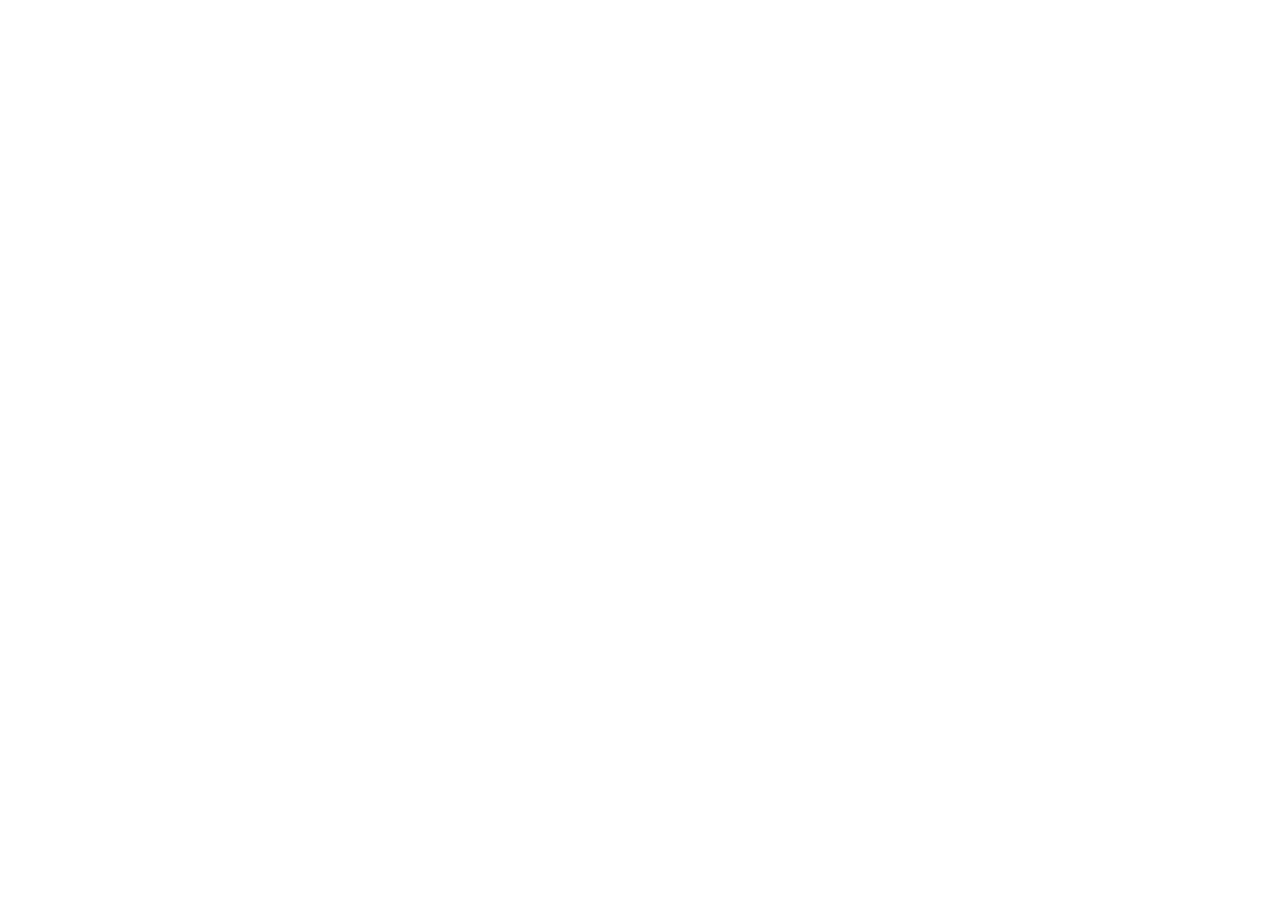
==== commit ead646c2: "Retire github.io copy: redirect every page to notepix.dev The site now lives on Cloudflare Pages beh" ====
--- a/de/index.html
+++ b/de/index.html
@@ -1,639 +1,11 @@
 <!doctype html>
-<!-- Notepix landing — German. Mirrors /index.html: same structure, translated copy.
-     Keep edits in sync. STORE_URL lives in ../assets/site.js. -->
-<html lang="de">
+<html lang="en">
 <head>
-<meta charset="utf-8" />
-<meta name="viewport" content="width=device-width, initial-scale=1" />
-<title>Notepix — Klick auf deine App, sag der KI, was zu fixen ist | Chrome-Erweiterung für KI-Coding-Agents</title>
-<meta name="description" content="Klick auf ein Element, schreib die Änderung — dein KI-Coding-Agent bekommt exakt die Komponente, Quelldatei und den Style dahinter. Funktioniert mit Claude Code, Cursor, Copilot." />
-<link rel="canonical" href="https://mrt-hust.github.io/notepix-site/de/" />
-<link rel="alternate" hreflang="x-default" href="https://mrt-hust.github.io/notepix-site/" />
-<link rel="alternate" hreflang="en" href="https://mrt-hust.github.io/notepix-site/" />
-<link rel="alternate" hreflang="vi" href="https://mrt-hust.github.io/notepix-site/vi/" />
-<link rel="alternate" hreflang="zh-Hans" href="https://mrt-hust.github.io/notepix-site/zh/" />
-<link rel="alternate" hreflang="ja" href="https://mrt-hust.github.io/notepix-site/ja/" />
-<link rel="alternate" hreflang="ko" href="https://mrt-hust.github.io/notepix-site/ko/" />
-<link rel="alternate" hreflang="es" href="https://mrt-hust.github.io/notepix-site/es/" />
-<link rel="alternate" hreflang="pt-BR" href="https://mrt-hust.github.io/notepix-site/pt/" />
-<link rel="alternate" hreflang="fr" href="https://mrt-hust.github.io/notepix-site/fr/" />
-<link rel="alternate" hreflang="de" href="https://mrt-hust.github.io/notepix-site/de/" />
-<link rel="alternate" hreflang="ru" href="https://mrt-hust.github.io/notepix-site/ru/" />
-<meta name="theme-color" content="#08080f" />
-<link rel="icon" type="image/png" sizes="32x32" href="../assets/favicon-32.png" />
-<link rel="apple-touch-icon" href="../assets/icon-128.png" />
-<meta property="og:type" content="website" />
-<meta property="og:locale" content="de_DE" />
-<meta property="og:site_name" content="Notepix" />
-<meta property="og:url" content="https://mrt-hust.github.io/notepix-site/de/" />
-<meta property="og:title" content="Notepix — klick auf deine App, sag der KI, was zu fixen ist" />
-<meta property="og:description" content="Hefte Notizen, Rahmen und Skizzen an deine laufende App — jede aufgelöst zur Komponente und Quelldatei dahinter — und übergib das Bündel deinem KI-Coding-Agent als einen präzisen Brief." />
-<meta property="og:image" content="https://mrt-hust.github.io/notepix-site/assets/og.png" />
-<meta property="og:image:width" content="1200" />
-<meta property="og:image:height" content="630" />
-<meta property="og:image:alt" content="Eine Dashboard-App mit Notepix-Pins, einem Rahmen und einem freihand gezeichneten Kreis; das Panel listet jede Markierung mit der React-Komponente und Quelldatei dahinter" />
-<meta name="twitter:card" content="summary_large_image" />
-<meta name="twitter:title" content="Notepix — klick auf deine App, sag der KI, was zu fixen ist" />
-<meta name="twitter:description" content="Hefte Notizen an deine laufende App; dein KI-Agent bekommt Komponente, Datei und Style hinter jeder Markierung — oder liest sie selbst über MCP." />
-<meta name="twitter:image" content="https://mrt-hust.github.io/notepix-site/assets/og.png" />
-<link rel="preconnect" href="https://fonts.googleapis.com" />
-<link rel="preconnect" href="https://fonts.gstatic.com" crossorigin />
-<link rel="stylesheet" href="https://fonts.googleapis.com/css2?family=Bricolage+Grotesque:opsz,wght@12..96,600..800&family=Inter:wght@400;500;600;700&family=JetBrains+Mono:wght@400;600&display=swap" />
-<script type="application/ld+json">
-{
-  "@context": "https://schema.org",
-  "@type": "SoftwareApplication",
-  "name": "Notepix",
-  "operatingSystem": "Chrome 116+ (Windows, macOS, Linux)",
-  "applicationCategory": "DeveloperApplication",
-  "url": "https://mrt-hust.github.io/notepix-site/de/",
-  "inLanguage": "de",
-  "image": "https://mrt-hust.github.io/notepix-site/assets/og.png",
-  "description": "Chrome-Erweiterung, die Notizen, Rahmen und Skizzen an deine laufende Web-App heftet — jede aufgelöst zur React-Komponente, Quelldatei und dem berechneten Style dahinter — und das Bündel einem KI-Coding-Agent als präzisen Brief übergibt oder live über MCP bereitstellt.",
-  "offers": {
-    "@type": "Offer",
-    "price": "6.43",
-    "priceCurrency": "USD",
-    "description": "Einmalige Freischaltung nach einer voll funktionsfähigen 7-Tage-Testphase. Kein Abo."
-  }
-}
-</script>
-<script type="application/ld+json">
-{
-  "@context": "https://schema.org",
-  "@type": "WebSite",
-  "name": "Notepix",
-  "url": "https://mrt-hust.github.io/notepix-site/de/",
-  "inLanguage": "de"
-}
-</script>
-<script type="application/ld+json">
-{
-  "@context": "https://schema.org",
-  "@type": "FAQPage",
-  "inLanguage": "de",
-  "mainEntity": [
-    {
-      "@type": "Question",
-      "name": "Brauche ich React dafür?",
-      "acceptedAnswer": { "@type": "Answer", "text": "Nein — Notepix markiert jede Seite. Auf einem React-Dev-Build (Vite, Next.js, CRA; React 18 und 19) speichert jede Markierung zusätzlich den Komponentennamen und die Quelldatei:Zeile hinter dem Element. Auf Produktions-Builds und Nicht-React-Seiten gibt es stattdessen einen präzisen CSS-Selektor. Quellauflösung für Vue und Svelte steht auf der Roadmap." }
-    },
-    {
-      "@type": "Question",
-      "name": "Mit welchen KI-Agents funktioniert es?",
-      "acceptedAnswer": { "@type": "Answer", "text": "Mit allem, wo du einfügen kannst: Claude Code, Cursor, GitHub Copilot, Windsurf, Codex, Aider, ein normales Chat-Fenster. Der Brief ist Klartext in deiner Zwischenablage — kein Account, kein Setup. Du kannst dir das Einfügen auch ganz sparen: mit Claude Code, verbunden über Claude in Chrome, oder mit dem optionalen Notepix-MCP-Server (npx -y notepix-mcp setup) — dann holt dein Agent Markierungen und Screenshots selbst und hakt sie beim Fixen ab." }
-    },
-    {
-      "@type": "Question",
-      "name": "Funktioniert es auf Lovable-, Replit-, v0- oder Bolt-Previews?",
-      "acceptedAnswer": { "@type": "Answer", "text": "Ja — klick das Notepix-Toolbar-Icon auf jeder http(s)-Seite, Cloud-Previews eingeschlossen, und markier los. Auf localhost-Dev-Servern lädt Notepix nach jedem Reload automatisch; Ein-Klick-Autoload für Preview-Domains ist das nächste geplante Update." }
-    },
-    {
-      "@type": "Question",
-      "name": "Wo liegen meine Notizen?",
-      "acceptedAnswer": { "@type": "Answer", "text": "In Chromes lokalem Extension-Speicher, abgelegt pro Seite und pro SPA-Route. Auf localhost-Dev-Servern lädt Notepix automatisch, deine Notizen sind also nach jedem Reload noch da. Du kannst die Markierungen jeder Seite als JSON-Datei exportieren und überall importieren." }
-    },
-    {
-      "@type": "Question",
-      "name": "Was schickt Notepix übers Netz?",
-      "acceptedAnswer": { "@type": "Answer", "text": "Nichts verlässt deinen Rechner — bis du einen Lizenzschlüssel eingibst. Ab dann gibt es genau eine Sorte Internet-Request: die Prüfung deines Schlüssels gegen Gumroads Lizenz-API, bei der Aktivierung und höchstens wöchentlich. Sie enthält den Schlüssel und die Produkt-ID, nie Seiteninhalte, Notizen oder Screenshots. Schaltest du die optionale MCP-Verbindung ein, geht die an 127.0.0.1 — deinen eigenen Rechner — und nirgendwohin sonst." }
-    },
-    {
-      "@type": "Question",
-      "name": "Was passiert nach Ablauf des Tests?",
-      "acceptedAnswer": { "@type": "Answer", "text": "Neue Markierungen anzulegen fragt nach der einmaligen 6,43-$-Freischaltung. Alles, was du schon erstellt hast, bleibt für immer ansehbar, kopierbar, exportierbar und löschbar — deine Notizen sind deine Daten." }
-    },
-    {
-      "@type": "Question",
-      "name": "Der Tastatur-Shortcut tut nichts?",
-      "acceptedAnswer": { "@type": "Answer", "text": "Alt+Shift kann mit dem Wechsel des Tastaturlayouts kollidieren, besonders unter Windows. Öffne chrome://extensions/shortcuts und leg „Toggle the Notepix panel“ auf eine beliebige andere Kombination — Toolbar-Icon und Rechtsklick-Menü funktionieren immer." }
-    },
-    {
-      "@type": "Question",
-      "name": "Nur Chrome?",
-      "acceptedAnswer": { "@type": "Answer", "text": "Chrome 116+ und Chromium-basiertes Edge (getestet). Ein Edge-Add-ons-Listing und weitere Browser stehen auf der Roadmap." }
-    }
-  ]
-}
-</script>
-<link rel="stylesheet" href="../assets/site.css" />
-<script>document.documentElement.classList.add("js");</script>
+<meta charset="utf-8">
+<title>Notepix has moved to notepix.dev</title>
+<meta http-equiv="refresh" content="0; url=https://notepix.dev/de/">
+<link rel="canonical" href="https://notepix.dev/de/">
+<script>location.replace("https://notepix.dev/de/");</script>
 </head>
-<body>
-
-<div class="navwrap">
-  <nav>
-    <a class="brand" href="#top"><span class="mark" aria-hidden="true"></span>Notepix</a>
-    <div class="nav-links">
-      <a href="#how">So funktioniert’s</a>
-      <a href="#features">Features</a>
-      <a href="#privacy">Datenschutz</a>
-      <a href="#install">Preis</a>
-      <a href="#faq">FAQ</a>
-    </div>
-    <a class="btn primary" data-store href="#install">Zu Chrome hinzufügen</a>
-  </nav>
-</div>
-
-<header class="hero" id="top">
-  <div class="wrap">
-    <div class="hero-grid">
-    <div class="hero-copy">
-    <p class="eyebrow"><span class="dot" aria-hidden="true"></span>Chrome-Erweiterung · für KI-Builder</p>
-    <h1>
-      Klick auf <span class="hl">deine App<span class="tag" aria-hidden="true">&lt;main&gt; in App — src/App.jsx:12</span></span>,<br />
-      <span class="ink">sag der KI, was zu fixen ist.<svg viewBox="0 0 300 12" preserveAspectRatio="none" aria-hidden="true"><path d="M4 8 C 60 2, 118 11, 172 6 S 262 3, 296 7" /></svg></span>
-    </h1>
-    <p class="lede">
-      Hefte Notizen an deine laufende App — dein KI-Coding-Agent bekommt exakt
-      die Komponente, Quelldatei und den Style hinter jeder Markierung.
-    </p>
-    <div class="cta-row">
-      <a class="btn primary big" data-store href="#install">Zu Chrome hinzufügen — 7 Tage gratis</a>
-      <a class="btn big" href="#how">So funktioniert’s</a>
-    </div>
-    <p class="fineprint">Chrome 116+ · läuft auf Edge · 6,43 $ einmalig, kein Abo</p>
-    </div>
-
-    <div class="hero-art">
-      <div class="scene" role="img"
-           aria-label="Eine stilisierte Web-App mit Notepix-Markierungen: eine Stat-Karte ist ausgewählt und als div in StatCard — src/components/StatCard.jsx:15 mit Pin 1 beschriftet, ein roter Freihand-Kreis umringt einen Chart-Balken mit Pin 2, und das schwebende Notepix-Panel listet beide Markierungen mit ihren Quelldateien und einem Copy-for-AI-Button">
-        <div class="app" aria-hidden="true">
-          <div class="app-top">
-            <span class="dot r"></span><span class="dot y"></span><span class="dot g"></span>
-            <span class="app-url">localhost:3000</span>
-          </div>
-          <div class="app-body">
-            <div class="app-side">
-              <span class="s-logo"></span>
-              <span class="s-line on" style="width:78%"></span>
-              <span class="s-line" style="width:58%"></span>
-              <span class="s-line" style="width:70%"></span>
-              <span class="s-line" style="width:46%"></span>
-              <span class="s-line" style="width:64%"></span>
-            </div>
-            <div class="main">
-              <div class="m-head">
-                <div>
-                  <div class="m-hi">Good morning, Alex</div>
-                  <div class="m-sub">Here’s what happened across your workspace this week.</div>
-                </div>
-                <span class="m-avatar">AL</span>
-              </div>
-              <div class="stats">
-                <div class="stat">
-                  <span class="st-label">REVENUE</span>
-                  <span class="st-val">$12,480</span>
-                  <span class="st-delta up">▲ +8.2%</span>
-                </div>
-                <div class="stat picked">
-                  <span class="tag2">&lt;div&gt; in StatCard — StatCard.jsx:15</span>
-                  <span class="pin p1">1</span>
-                  <span class="st-label">ACTIVE USERS</span>
-                  <span class="st-val">1,284</span>
-                  <span class="st-delta up">▲ +3.1%</span>
-                  <svg class="cursor" viewBox="0 0 24 24"><path d="M5 2.5 18.5 12l-6.3 1.3 3.4 6.2-3 1.6-3.4-6.3L5 18.8Z" fill="#fff" stroke="#111" stroke-width="1.3" stroke-linejoin="round"/></svg>
-                </div>
-                <div class="stat">
-                  <span class="st-label">CHURN</span>
-                  <span class="st-val">2.4%</span>
-                  <span class="st-delta down">▼ −0.4%</span>
-                </div>
-              </div>
-              <div class="chart">
-                <div class="ch-head"><b>Revenue</b><span>last 12 weeks</span></div>
-                <div class="bars">
-                  <i style="--h:36%"></i><i style="--h:52%"></i><i style="--h:44%"></i>
-                  <i style="--h:58%"></i>
-                  <i class="hot" style="--h:96%">
-                    <svg class="scribble" viewBox="0 0 60 150" aria-hidden="true"><path d="M30 10 C 48 6, 57 34, 54 76 C 51 116, 38 142, 22 138 C 8 134, 3 100, 6 62 C 9 28, 16 12, 32 12 C 40 12, 45 18, 46 26" /></svg>
-                    <span class="pin p2">2</span>
-                  </i>
-                  <i style="--h:64%"></i><i style="--h:56%"></i><i style="--h:48%"></i>
-                  <i style="--h:50%"></i><i style="--h:62%"></i><i style="--h:54%"></i>
-                  <i style="--h:70%"></i>
-                </div>
-              </div>
-            </div>
-          </div>
-        </div>
-        <aside class="panel" aria-hidden="true">
-          <div class="pn-head"><span class="pn-logo"></span>NOTEPIX<span class="pn-plug">● MCP</span></div>
-          <div class="pn-tools"><b class="on">Note</b><b>Frame</b><b>Draw</b><b>Shot</b></div>
-          <div class="pn-card">
-            <div class="pn-meta"><span class="pn-id">#1</span><span class="pn-kind">NOTE</span></div>
-            <div class="pn-src">&lt;div&gt; in StatCard — src/components/StatCard.jsx:15</div>
-            <div class="pn-note">Equal gaps between these cards</div>
-          </div>
-          <div class="pn-card">
-            <div class="pn-meta"><span class="pn-id">#2</span><span class="pn-kind">DRAW</span></div>
-            <div class="pn-src">&lt;svg&gt; in RevenueChart — src/components/Chart.jsx:42</div>
-            <div class="pn-note">Cap the y-axis at $2k</div>
-          </div>
-          <div class="pn-foot"><span class="pn-ghost">Markdown</span><span class="pn-cta">Copy for AI</span></div>
-        </aside>
-      </div>
-    </div>
-    </div>
-
-    <div class="agents" data-reveal>
-      Funktioniert mit
-      <span>Claude Code</span><span>Cursor</span><span>GitHub Copilot</span>
-      <span>Windsurf</span><span>Codex</span>
-      — und allem, wo du einfügen kannst.
-    </div>
-  </div>
-</header>
-
-<section id="how">
-  <div class="wrap">
-    <div class="sec-head" data-reveal>
-      <p class="eyebrow">So funktioniert’s</p>
-      <h2>Drei Klicks vom Störgefühl zum Diff.</h2>
-    </div>
-    <div class="steps">
-      <div class="step" style="--i:0" data-reveal>
-        <div class="n">1</div>
-        <h3>Panel aufrufen</h3>
-        <p>Drück <kbd>Alt</kbd>+<kbd>Shift</kbd>+<kbd>A</kbd> (Mac: <kbd>⌥⇧A</kbd>)
-           in deiner laufenden App oder klick das Toolbar-Icon. Lädt auf localhost automatisch.</p>
-      </div>
-      <div class="step" style="--i:1" data-reveal>
-        <div class="n">2</div>
-        <h3>Markier, was dich stört</h3>
-        <p>Hefte eine Note an ein Element, zieh einen Frame um einen Bereich oder
-           skizzier mit dem Pen. Schreib die Änderung in normalen Worten.</p>
-        <div class="quote">„Mach diesen Button größer und grün, wie den im Header“</div>
-      </div>
-      <div class="step" style="--i:2" data-reveal>
-        <div class="n">3</div>
-        <h3>Copy for AI → einfügen</h3>
-        <p>Ein Klick bündelt jede Markierung mit dem exakten Element dahinter.
-           Füg’s in den Chat deines Agents ein und sieh zu, wie die Fixes landen.</p>
-      </div>
-    </div>
-  </div>
-</section>
-
-<section id="features">
-  <div class="wrap">
-    <div class="sec-head" data-reveal>
-      <p class="eyebrow">Die Markierungen</p>
-      <h2>Vier Arten zu zeigen. Ein präziser Brief.</h2>
-    </div>
-
-    <div class="feats">
-      <div class="feat" data-reveal>
-        <div class="txt">
-          <div class="mark-meta">
-            <span class="pin">1</span><span class="pill">NOTE</span>
-            <span class="msrc">klick ein Element · sag die Änderung</span>
-          </div>
-          <h3>Zeig auf die Stelle. Sag, was du willst.</h3>
-          <p>Wähle <b>Note</b> und klick — ein nummerierter Pin landet auf dem Element, du
-             tippst die Änderung. Zieh einen <b>Frame</b> um einen Bereich oder kritzle mit dem <b>Pen</b>.</p>
-          <p class="side">Häng saubere Screenshots pro Markierung an und setz
-             <span style="font-family:var(--font-m)">@Referenzen</span> auf andere Elemente —
-             „mach das passend zu @Heading“.</p>
-        </div>
-        <figure class="browser">
-          <div class="bar" aria-hidden="true"><span class="dot"></span><span class="dot"></span><span class="dot"></span><span class="url">localhost:3000/demo.html</span></div>
-          <img src="../assets/01-hero.png" width="1280" height="800" loading="lazy"
-               alt="Das Notepix-Panel mit zwei Markierungen und Anweisungen in normalen Worten: einen Upgrade-Button dezenter machen, Abstände zwischen Stat-Karten angleichen" />
-        </figure>
-      </div>
-
-      <div class="feat flip" data-reveal>
-        <div class="txt">
-          <div class="mark-meta">
-            <span class="pin">2</span><span class="pill">SOURCE</span>
-            <span class="msrc">src/demo/components/UpgradeButton.jsx:6:25</span>
-          </div>
-          <h3>Jede Markierung kennt den Code dahinter.</h3>
-          <p>Nicht <span style="font-family:var(--font-m)">div.css-1q2w3e</span> —
-             sondern <span style="font-family:var(--font-m)">&lt;button&gt; in UpgradeButton —
-             src/components/UpgradeButton.jsx:6</span>. React 18/19, Vite, Next.js, CRA.
-             Dein Agent öffnet die richtige Datei, statt danach zu greppen.</p>
-          <p class="side">Jede Markierung sichert außerdem den berechneten Style und die Klassenliste
-             des Elements. Keine React-Seite? Dann gibt’s einen präzisen CSS-Selektor.</p>
-        </div>
-        <figure class="browser">
-          <div class="bar" aria-hidden="true"><span class="dot"></span><span class="dot"></span><span class="dot"></span><span class="url">localhost:3000/demo.html</span></div>
-          <img src="../assets/02-source.png" width="1280" height="800" loading="lazy"
-               alt="Eine Notiz im schwebenden Editor, mit einem freihand gezeichneten roten Kreis auf dem Chart; die Bildunterschrift: jede Markierung kennt die React-Komponente und Datei dahinter" />
-        </figure>
-      </div>
-
-      <div class="feat" data-reveal>
-        <div class="txt">
-          <div class="mark-meta">
-            <span class="pin">3</span><span class="pill">MEASURE</span>
-            <span class="msrc">font 14px · pad 18 20 · gap ←18 →18</span>
-          </div>
-          <h3>Nenn echte Pixel, kein Bauchgefühl.</h3>
-          <p>Beim Hovern erscheint eine Anzeige auf DevTools-Niveau: Padding, Margin und der
-             <b>gemessene Abstand</b> zu jedem Nachbarn — echte gerenderte Pixel.</p>
-          <p class="side">So kann eine Notiz sagen „24px zwischen den beiden — mach 8 draus“,
-             ohne je die DevTools zu öffnen.</p>
-        </div>
-        <figure class="browser">
-          <div class="bar" aria-hidden="true"><span class="dot"></span><span class="dot"></span><span class="dot"></span><span class="url">localhost:3000/demo.html</span></div>
-          <img src="../assets/03-measure.png" width="1280" height="800" loading="lazy"
-               alt="Beim Hovern über eine Stat-Karte erscheinen Komponenten-Label, Padding-Ring und gemessene 18-Pixel-Abstände zu den Nachbarkarten, mit einem Chip: font 14px, pad 18 20, gap 18" />
-        </figure>
-      </div>
-
-      <div class="feat flip" data-reveal>
-        <div class="txt">
-          <div class="mark-meta">
-            <span class="pin">4</span><span class="pill">BRIEF</span>
-            <span class="msrc">markdown · plain text · JSON · Claude in Chrome · MCP</span>
-          </div>
-          <h3>Ein Klick. Ein Brief, mit dem jeder Agent arbeiten kann.</h3>
-          <p><b>Copy for AI</b> bündelt jede offene Markierung — Element, Quelle, Style,
-             Anweisung — in ein einziges Einfügen. Fünf Formate, inklusive Übergabe-Prompt
-             für Claude Code via Claude in Chrome.</p>
-          <p class="side">Screenshots gehen mit dem
-             <span style="font-family:var(--font-m)">#id</span>-Badge ihrer Markierung gestempelt
-             raus — Bilder und Anweisungen können sich nicht trennen.</p>
-        </div>
-        <div class="term" role="img" aria-label="Der Markdown-Brief, den Notepix in die Zwischenablage kopiert">
-          <div class="thead"><span class="dot"></span><span class="dot"></span><span class="dot"></span>Zwischenablage · Markdown-Brief</div>
-          <pre><span class="h"># UI annotations</span>
-<span class="k">Page:</span> http://localhost:3000/demo.html
-
-<span class="h">## #1 — note</span>
-<span class="k">- jsx:</span> <span class="c">`&lt;button&gt; in UpgradeButton`</span>
-       <span class="c">@ src/components/UpgradeButton.jsx:6</span>
-<span class="k">- style:</span> 14px 800 · #fff on #f7a11b→#ef6820 · pad 11 22
-<span class="k">- instruction:</span> <span class="i">Tone it down — ghost style</span>
-
-<span class="h">## #2 — frame</span>
-<span class="k">- jsx:</span> <span class="c">`&lt;div&gt; in StatCard`</span>
-       <span class="c">@ src/components/StatCard.jsx:15</span>
-<span class="k">- area:</span> x=64 y=170 w=1152 h=124
-<span class="k">- instruction:</span> <span class="i">Equal gaps between these cards</span></pre>
-        </div>
-      </div>
-    </div>
-  </div>
-</section>
-
-<section id="loop">
-  <div class="wrap">
-    <div class="sec-head" data-reveal>
-      <p class="eyebrow">Die Schleife</p>
-      <h2>Pinnen. Dein Agent fixt. Die Karte hakt sich selbst ab.</h2>
-    </div>
-    <div class="feats">
-      <div class="feat" data-reveal>
-        <div class="txt">
-          <div class="mark-meta">
-            <span class="pin">✓</span><span class="pill">LIVE</span>
-            <span class="msrc">npx -y notepix-mcp setup · Stecker-Icon → grün</span>
-          </div>
-          <h3>Spar dir die Zwischenablage: der Agent liest selbst.</h3>
-          <p>Ein Befehl registriert den lokalen Notepix-Server bei jedem Coding-Agent auf
-             deinem Rechner. Dein Agent zieht jede Markierung direkt aus dem Browser und
-             stellt ihre Karte vor deinen Augen auf <b>DONE</b>, während er fixt.</p>
-          <p class="side">Sag <i>„fix jede Markierung, sobald ich sie pinne“</i> und klick weiter
-             durch deine App, während die Diffs landen. Alles auf
-             <span style="font-family:var(--font-m)">127.0.0.1</span>.</p>
-        </div>
-        <figure class="browser">
-          <div class="bar" aria-hidden="true"><span class="dot"></span><span class="dot"></span><span class="dot"></span><span class="url">localhost:3000/demo.html</span></div>
-          <img src="../assets/06-agent.png" width="1280" height="800" loading="lazy"
-               alt="Das Notepix-Panel mit grünem Stecker-Icon und Markierung Nummer eins auf DONE, Text durchgestrichen — live abgehakt von einem verbundenen KI-Agent über MCP" />
-        </figure>
-      </div>
-    </div>
-  </div>
-</section>
-
-<section id="box">
-  <div class="wrap">
-    <div class="sec-head" data-reveal>
-      <p class="eyebrow">Details</p>
-      <h2>Außerdem in der Box.</h2>
-    </div>
-    <div class="more">
-      <div class="item" style="--i:0" data-reveal>
-        <div class="ic"><svg viewBox="0 0 24 24" aria-hidden="true"><path d="M12 20h9"/><path d="M16.5 3.5a2.12 2.12 0 0 1 3 3L7 19l-4 1 1-4Z"/></svg></div>
-        <b>Tastatur zuerst</b>
-        <p><kbd>Alt</kbd>+<kbd>Shift</kbd>+<kbd>N</kbd> pinnt eine Notiz, ohne das Panel zu
-           öffnen. Darin wechseln <kbd>N</kbd> <kbd>F</kbd> <kbd>D</kbd> <kbd>S</kbd> die Modi.</p>
-      </div>
-      <div class="item" style="--i:1" data-reveal>
-        <div class="ic"><svg viewBox="0 0 24 24" aria-hidden="true"><path d="M23 19a2 2 0 0 1-2 2H3a2 2 0 0 1-2-2V8a2 2 0 0 1 2-2h4l2-3h6l2 3h4a2 2 0 0 1 2 2Z"/><circle cx="12" cy="13" r="4"/></svg></div>
-        <b>Saubere Screenshot-Ausschnitte</b>
-        <p>Das 📷 schneidet genau diese Komponente aus — Notepix’ eigene Pins werden vorher entfernt.</p>
-      </div>
-      <div class="item" style="--i:2" data-reveal>
-        <div class="ic"><svg viewBox="0 0 24 24" aria-hidden="true"><path d="M21 10c0 7-9 13-9 13S3 17 3 10a9 9 0 0 1 18 0Z"/><circle cx="12" cy="10" r="3"/></svg></div>
-        <b>SPA-bewusst, pro Seite</b>
-        <p>Jede Route behält ihre Markierungen; das Panel folgt deiner Client-Navigation.</p>
-      </div>
-      <div class="item" style="--i:0" data-reveal>
-        <div class="ic"><svg viewBox="0 0 24 24" aria-hidden="true"><path d="M21 15v4a2 2 0 0 1-2 2H5a2 2 0 0 1-2-2v-4"/><path d="m7 10 5 5 5-5"/><path d="M12 15V3"/></svg></div>
-        <b>Export / Import</b>
-        <p>JSON raus, JSON rein — führe die Markierungen eines Teamkollegen zusammen oder wechsle den Rechner.</p>
-      </div>
-      <div class="item" style="--i:1" data-reveal>
-        <div class="ic"><svg viewBox="0 0 24 24" aria-hidden="true"><path d="M1 12s4-8 11-8 11 8 11 8-4 8-11 8-11-8-11-8Z"/><circle cx="12" cy="12" r="3"/></svg></div>
-        <b>Saubere Seite als Standard</b>
-        <p>Pins erscheinen nur beim Markieren. Blende das Panel aus und deine App bleibt vorzeigbar.</p>
-      </div>
-      <div class="item" style="--i:2" data-reveal>
-        <div class="ic"><svg viewBox="0 0 24 24" aria-hidden="true"><rect x="3" y="3" width="18" height="18" rx="2"/><circle cx="8.5" cy="8.5" r="1.5"/><path d="m21 15-5-5L5 21"/></svg></div>
-        <b>Bilder, die sich selbst zuordnen</b>
-        <p>Jeder Screenshot trägt den #id-Stempel seiner Markierung — Agents matchen Bild und
-           Anweisung per Badge, nicht per Einfüge-Reihenfolge.</p>
-      </div>
-      <div class="item" style="--i:0" data-reveal>
-        <div class="ic"><svg viewBox="0 0 24 24" aria-hidden="true"><path d="m4 12.5 5 5L20 6.5"/></svg></div>
-        <b>Eine Schleife, kein One-Shot</b>
-        <p>Hak eine Markierung ✓ ab — sie bleibt als Referenz, fliegt aber aus der nächsten Kopie.
-           Jedes Löschen bietet Undo.</p>
-      </div>
-      <div class="item" style="--i:1" data-reveal>
-        <div class="ic"><svg viewBox="0 0 24 24" aria-hidden="true"><path d="M21 12.8A9 9 0 1 1 11.2 3a7 7 0 0 0 9.8 9.8Z"/></svg></div>
-        <b>Bleibt dir aus dem Weg</b>
-        <p>Der Ghost-Modus blendet das Panel aus, bis du drüber hoverst. Zieh es wohin du willst, größenverstellbar an jeder Kante.</p>
-      </div>
-      <div class="item" style="--i:2" data-reveal>
-        <div class="ic"><svg viewBox="0 0 24 24" aria-hidden="true"><circle cx="12" cy="12" r="10"/><path d="M9.09 9a3 3 0 0 1 5.83 1c0 2-3 3-3 3"/><path d="M12 17h.01"/></svg></div>
-        <b>Hilfe ist ein ? entfernt</b>
-        <p>Das ? öffnet den 30-Sekunden-Guide erneut. Shortcuts änderst du unter
-           <span style="font-family:var(--font-m)">chrome://extensions/shortcuts</span>.</p>
-      </div>
-    </div>
-  </div>
-</section>
-
-<section id="privacy">
-  <div class="wrap">
-    <div class="sec-head" data-reveal>
-      <p class="eyebrow">Privacy by Design</p>
-      <h2>Deine App verlässt nie deinen Rechner.</h2>
-    </div>
-    <div class="priv" data-reveal>
-      <div class="tile">
-        <svg viewBox="0 0 24 24" aria-hidden="true"><path d="M20 13c0 5-3.5 7.5-7.66 8.95a1 1 0 0 1-.67-.01C7.5 20.5 4 18 4 13V6a1 1 0 0 1 1-1c2 0 4.5-1.2 6.24-2.72a1.17 1.17 0 0 1 1.52 0C14.51 3.81 17 5 19 5a1 1 0 0 1 1 1z"/></svg>
-        <h3>Kein Server, kein Account</h3>
-        <p>Kein Backend. Notizen, Screenshots und Quellpfade liegen in Chromes lokalem
-           Speicher auf deinem Rechner — nirgendwo sonst.</p>
-      </div>
-      <div class="tile">
-        <svg viewBox="0 0 24 24" aria-hidden="true"><path d="M2 2l20 20"/><path d="M6.71 6.71C4.24 8.16 2.5 10.5 1 12c1.5 1.5 4.5 8 11 8 1.86 0 3.47-.53 4.84-1.32"/><path d="M10.5 5.2A10.7 10.7 0 0 1 12 5c6.5 0 9.5 6.5 11 7-1 1-2.06 2.55-3.6 3.9"/><path d="M9.9 9.9a3 3 0 0 0 4.2 4.2"/></svg>
-        <h3>Kein Tracking</h3>
-        <p>Keine Analytics, keine Telemetrie, keine Crash-Reports. Was du annotierst,
-           geht niemanden etwas an.</p>
-      </div>
-      <div class="tile">
-        <svg viewBox="0 0 24 24" aria-hidden="true"><rect x="3" y="11" width="18" height="11" rx="2"/><path d="M7 11V7a5 5 0 0 1 10 0v4"/></svg>
-        <h3>Ein Netzwerk-Call, mehr nie</h3>
-        <p>Null Requests, bis du einen Lizenzschlüssel eingibst — dann genau eine Sorte:
-           seine Prüfung bei Gumroad. Nie deine Seiten oder Notizen.</p>
-      </div>
-    </div>
-  </div>
-</section>
-
-<section id="install">
-  <div class="wrap">
-    <div class="sec-head" data-reveal>
-      <p class="eyebrow">Preis</p>
-      <h2>7 Tage gratis. Dann 6,43 $. Einmal.</h2>
-    </div>
-    <div class="card" data-reveal>
-      <div class="buy">
-        <div class="price">6,43 $ <small>einmalig · für immer deins</small></div>
-        <a class="btn primary big" data-store data-store-main hidden href="#">Zu Chrome hinzufügen — 7 Tage gratis</a>
-        <p class="soon" data-soon><span class="sdot" aria-hidden="true"></span>In Prüfung im Chrome Web Store — der Install-Button geht mit dem Listing live.</p>
-        <p class="paynote">Checkout über Gumroad · Lizenzschlüssel per E-Mail · Freischaltung im Panel</p>
-      </div>
-      <ul class="plist">
-        <li><span class="ck"><svg viewBox="0 0 24 24" aria-hidden="true"><path d="m4 12.5 5 5L20 6.5"/></svg></span>
-            <span><b>7-Tage-Test, voller Funktionsumfang</b> — kein Account, keine Karte, nichts zum Anmelden.</span></li>
-        <li><span class="ck"><svg viewBox="0 0 24 24" aria-hidden="true"><path d="m4 12.5 5 5L20 6.5"/></svg></span>
-            <span><b>Eine Zahlung, für immer frei</b> — kein Abo, keine Sitzplatz-Rechnerei.</span></li>
-        <li><span class="ck"><svg viewBox="0 0 24 24" aria-hidden="true"><path d="m4 12.5 5 5L20 6.5"/></svg></span>
-            <span><b>Deine Notizen sperren nie</b> — Ansehen, Kopieren und Exportieren bestehender
-            Markierungen funktioniert nach dem Test weiter, bezahlt oder nicht.</span></li>
-        <li><span class="ck"><svg viewBox="0 0 24 24" aria-hidden="true"><path d="m4 12.5 5 5L20 6.5"/></svg></span>
-            <span><b>Zieht mit dir um</b> — derselbe Lizenzschlüssel schaltet Notepix auf einem neuen Rechner frei.</span></li>
-      </ul>
-    </div>
-  </div>
-</section>
-
-<section id="faq">
-  <div class="wrap">
-    <div class="sec-head" data-reveal>
-      <p class="eyebrow">FAQ</p>
-      <h2>Fragen, beantwortet.</h2>
-    </div>
-    <div class="faq" data-reveal>
-      <details>
-        <summary>Brauche ich React dafür?</summary>
-        <p>Nein — Notepix markiert jede Seite. Auf einem React-<i>Dev</i>-Build (Vite, Next.js, CRA;
-           React 18 und 19) speichert jede Markierung zusätzlich den Komponentennamen und die
-           Quelldatei:Zeile hinter dem Element. Auf Produktions-Builds und Nicht-React-Seiten
-           gibt es stattdessen einen präzisen CSS-Selektor. Quellauflösung für Vue und Svelte
-           steht auf der Roadmap.</p>
-      </details>
-      <details>
-        <summary>Mit welchen KI-Agents funktioniert es?</summary>
-        <p>Mit allem, wo du einfügen kannst: Claude Code, Cursor, GitHub Copilot, Windsurf, Codex,
-           Aider, ein normales Chat-Fenster. Der Brief ist Klartext in deiner Zwischenablage —
-           kein Account, kein Setup. Das Einfügen kannst du dir auch ganz sparen, auf zwei Wegen:
-           mit Claude Code, verbunden über Claude in Chrome (wähl das Übergabe-Format, er liest
-           die Markierungen von der Seite), oder mit dem optionalen Notepix-MCP-Server — ein Befehl,
-           <span style="font-family:var(--font-m)">npx -y notepix-mcp setup</span>, registriert ihn
-           bei jedem Coding-Agent auf deinem Rechner — dann holt dein Agent
-           Markierungen und Screenshots selbst und hakt sie beim Fixen ab.</p>
-      </details>
-      <details>
-        <summary>Funktioniert es auf Lovable-, Replit-, v0- oder Bolt-Previews?</summary>
-        <p>Ja — klick das Notepix-Toolbar-Icon auf jeder http(s)-Seite, Cloud-Previews
-           eingeschlossen, und markier los. Auf localhost-Dev-Servern lädt Notepix nach
-           jedem Reload automatisch; Ein-Klick-Autoload für Preview-Domains ist das nächste
-           geplante Update.</p>
-      </details>
-      <details>
-        <summary>Wo liegen meine Notizen?</summary>
-        <p>In Chromes lokalem Extension-Speicher, abgelegt pro Seite und pro SPA-Route. Auf
-           localhost-Dev-Servern lädt Notepix automatisch, deine Notizen sind also nach jedem
-           Reload noch da. Du kannst die Markierungen jeder Seite als JSON-Datei exportieren
-           und überall importieren.</p>
-      </details>
-      <details>
-        <summary>Was schickt Notepix übers Netz?</summary>
-        <p>Nichts verlässt deinen Rechner — bis du einen Lizenzschlüssel eingibst. Ab dann gibt
-           es genau eine Sorte
-           Internet-Request: die Prüfung deines Schlüssels gegen Gumroads Lizenz-API, bei der
-           Aktivierung und höchstens wöchentlich. Sie enthält den Schlüssel und die Produkt-ID,
-           nie Seiteninhalte, Notizen oder Screenshots. Schaltest du die optionale
-           MCP-Verbindung ein, geht die an
-           <span style="font-family:var(--font-m)">127.0.0.1</span> — deinen eigenen Rechner — und
-           nirgendwohin sonst. Die vollständige Richtlinie steht auf der <a href="../privacy.html">Datenschutzseite</a>.</p>
-      </details>
-      <details>
-        <summary>Was passiert nach Ablauf des Tests?</summary>
-        <p><i>Neue</i> Markierungen anzulegen fragt nach der einmaligen 6,43-$-Freischaltung.
-           Alles, was du schon erstellt hast, bleibt für immer ansehbar, kopierbar,
-           exportierbar und löschbar — deine Notizen sind deine Daten.</p>
-      </details>
-      <details>
-        <summary>Der Tastatur-Shortcut tut nichts?</summary>
-        <p>Alt+Shift kann mit dem Wechsel des Tastaturlayouts kollidieren, besonders unter
-           Windows. Öffne
-           <span style="font-family:var(--font-m)">chrome://extensions/shortcuts</span> und leg
-           „Toggle the Notepix panel“ auf eine beliebige andere Kombination — Toolbar-Icon und
-           Rechtsklick-Menü funktionieren immer.</p>
-      </details>
-      <details>
-        <summary>Nur Chrome?</summary>
-        <p>Chrome 116+ und Chromium-basiertes Edge (getestet). Ein Edge-Add-ons-Listing und
-           weitere Browser stehen auf der Roadmap.</p>
-      </details>
-    </div>
-  </div>
-</section>
-
-<footer>
-  <div class="wrap foot-in">
-    <span class="brand"><span class="mark" aria-hidden="true"></span>Notepix</span>
-    <span>Klick auf deine App, sag der KI, was zu fixen ist.</span>
-    <div class="foot-links">
-      <a href="../privacy.html">Datenschutz</a>
-      <a href="#faq">FAQ</a>
-      <a href="https://www.npmjs.com/package/notepix-mcp" rel="noreferrer">notepix-mcp on npm</a>
-      <a href="mailto:jane.nth.uk@gmail.com">Kontakt</a>
-      <a data-store href="#install">Zu Chrome hinzufügen</a>
-    </div>
-  </div>
-  <div class="wrap">
-    <nav class="langs" aria-label="Sprache">
-      <svg viewBox="0 0 24 24" aria-hidden="true"><circle cx="12" cy="12" r="10"/><path d="M2 12h20"/><path d="M12 2a15.3 15.3 0 0 1 4 10 15.3 15.3 0 0 1-4 10 15.3 15.3 0 0 1-4-10 15.3 15.3 0 0 1 4-10z"/></svg>
-      <a href="../" lang="en" hreflang="en">English</a>
-      <a href="../vi/" lang="vi" hreflang="vi">Tiếng Việt</a>
-      <a href="../zh/" lang="zh-Hans" hreflang="zh-Hans">简体中文</a>
-      <a href="../ja/" lang="ja" hreflang="ja">日本語</a>
-      <a href="../ko/" lang="ko" hreflang="ko">한국어</a>
-      <a href="../es/" lang="es" hreflang="es">Español</a>
-      <a href="../pt/" lang="pt-BR" hreflang="pt-BR">Português</a>
-      <a href="../fr/" lang="fr" hreflang="fr">Français</a>
-      <span class="cur">Deutsch</span>
-      <a href="../ru/" lang="ru" hreflang="ru">Русский</a>
-    </nav>
-  </div>
-  <div class="wrap" style="padding-top:14px; color:var(--dim-2); font-size:12.5px">
-    © 2026 Notepix · 100 % lokal — deine Seiten, Notizen und Screenshots verlassen nie deinen Rechner.
-  </div>
-</footer>
-
-<script src="../assets/site.js" defer></script>
-
-</body>
+<body><p>Notepix has moved — continue to <a href="https://notepix.dev/de/">notepix.dev/de/</a>.</p></body>
 </html>
